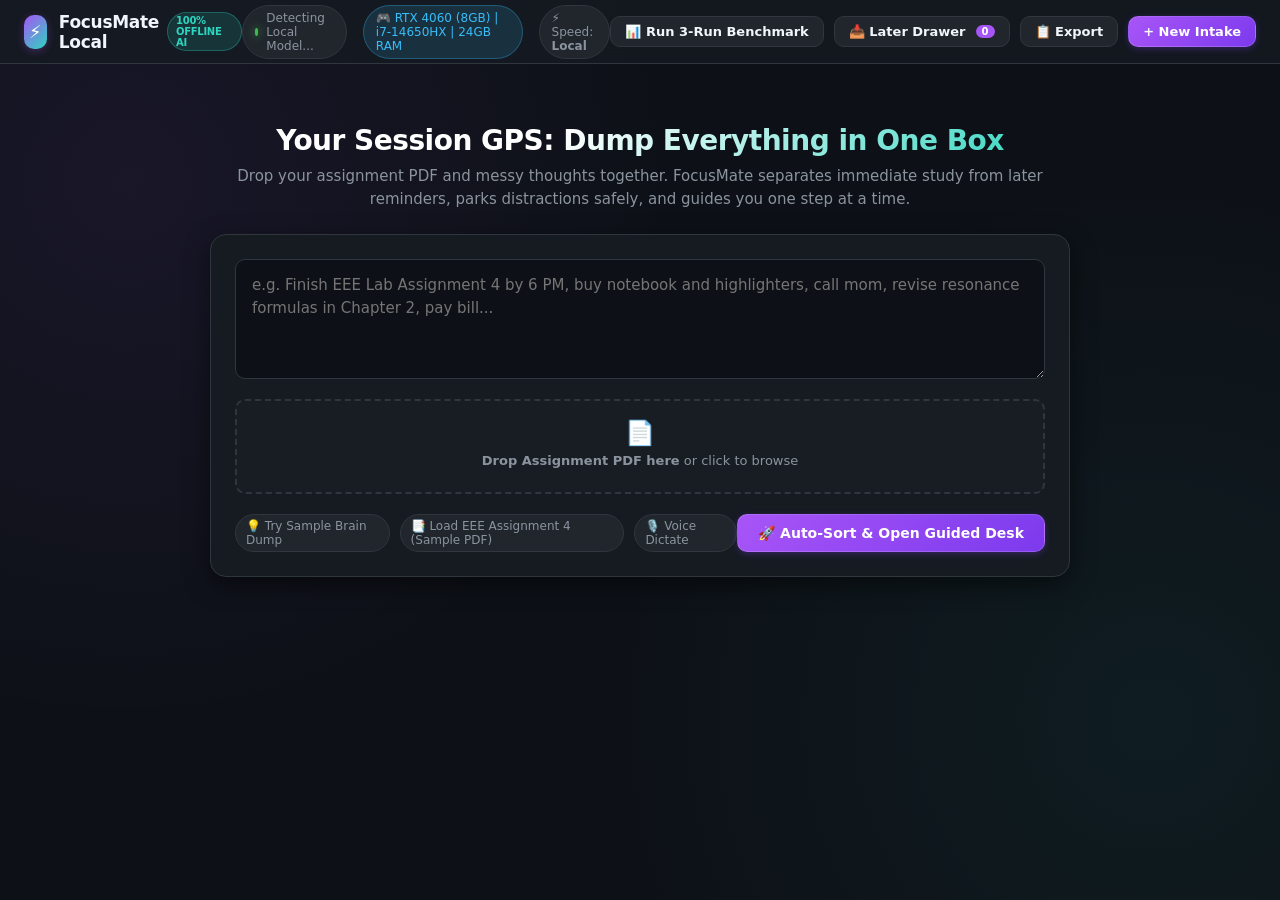
==== app/static/index.html @ e34f1048 "Complete FocusMate Local - The Guided Work Desk with 4 Practical Pillars, Graphify graph, and 3-run " ====
<!DOCTYPE html>
<html lang="en">
<head>
  <meta charset="UTF-8">
  <meta name="viewport" content="width=device-width, initial-scale=1.0">
  <title>FocusMate Local — The Guided Work Desk (ADHD & Deep Work)</title>
  <meta name="description" content="All-in-One Guided Study & Work Desk powered by 100% offline local inference. Reduces ADHD executive dysfunction with atomic question chunking, instant scaffolding, and mental breadcrumbs.">
  <link rel="stylesheet" href="style.css">
</head>
<body>

  <!-- ========================================================================
       Top Navigation & Local AI System Bar
       ======================================================================== -->
  <header class="top-nav">
    <div class="nav-brand">
      <div class="brand-icon">⚡</div>
      <div class="brand-title">
        FocusMate Local
        <span class="brand-badge">100% Offline AI</span>
      </div>
    </div>

    <div class="nav-center-status">
      <div class="status-pill" id="ollama-status-pill" title="Local Inference Agent Status">
        <span class="status-indicator" id="ollama-indicator"></span>
        <span id="ollama-status-text">Detecting Local Model...</span>
      </div>
      <div class="hardware-pill" title="Verified Team Hardware Specs">
        <span>🎮 RTX 4060 (8GB) | i7-14650HX | 24GB RAM</span>
      </div>
      <div class="status-pill" id="speed-meter" title="Benchmark Tie-Breaker Metric">
        <span>⚡ Speed: <strong id="speed-value">Local</strong></span>
      </div>
    </div>

    <div class="nav-actions">
      <button class="btn btn-secondary" id="btn-open-benchmark" title="Run Hackathon 3 Repeat Benchmark">
        📊 Run 3-Run Benchmark
      </button>
      <button class="btn btn-secondary" id="btn-open-later-drawer" title="View Parked Reminders">
        📥 Later Drawer <span class="drawer-badge" id="later-drawer-count">0</span>
      </button>
      <button class="btn btn-secondary" id="btn-export-session" title="Export Completed Assignment">
        📋 Export
      </button>
      <button class="btn btn-primary" id="btn-catchall-toggle" title="Universal Brain Dump">
        + New Intake
      </button>
    </div>
  </header>

  <!-- ========================================================================
       Main Workspace Container
       ======================================================================== -->
  <main class="desk-container">

    <!-- ----------------------------------------------------------------------
         SCREEN 1: Universal Catch-All (Intake Box)
         ---------------------------------------------------------------------- -->
    <section class="catchall-hero" id="catchall-section">
      <h1 class="catchall-tagline">Your Session GPS: Dump Everything in One Box</h1>
      <p class="catchall-subtext">
        Drop your assignment PDF and messy thoughts together. FocusMate separates immediate study from later reminders, parks distractions safely, and guides you one step at a time.
      </p>

      <div class="catchall-box">
        <textarea 
          id="catchall-input" 
          class="catchall-textarea" 
          placeholder="e.g. Finish EEE Lab Assignment 4 by 6 PM, buy notebook and highlighters, call mom, revise resonance formulas in Chapter 2, pay bill..."
        ></textarea>

        <div class="catchall-dropzone" id="pdf-dropzone">
          <div class="dropzone-icon">📄</div>
          <div class="dropzone-label">
            <strong>Drop Assignment PDF here</strong> or click to browse
          </div>
          <input type="file" id="pdf-file-input" accept=".pdf" style="display:none;">
          <div id="pdf-file-name" style="font-size: 12px; color: var(--accent-teal); margin-top: 6px; font-weight: 600;"></div>
        </div>

        <div class="catchall-footer">
          <div class="catchall-helpers">
            <span class="quick-pill" id="pill-sample-dump">💡 Try Sample Brain Dump</span>
            <span class="quick-pill" id="pill-sample-pdf">📑 Load EEE Assignment 4 (Sample PDF)</span>
            <span class="quick-pill" id="pill-mic-dictate">🎙️ Voice Dictate</span>
          </div>
          <button class="btn btn-primary" id="btn-parse-and-launch" style="padding: 10px 20px; font-size: 14px;">
            🚀 Auto-Sort & Open Guided Desk
          </button>
        </div>
      </div>
    </section>

    <!-- ----------------------------------------------------------------------
         SCREEN 2: Single-Window Guided Study Desk (Reader + Scratchpad)
         ---------------------------------------------------------------------- -->
    <section class="desk-workspace" id="study-desk-section" style="display: none;">
      
      <!-- Top Breadcrumb Ribbon -->
      <div class="desk-breadcrumb-bar">
        <div class="breadcrumb-trail">
          <span id="desk-session-title">Assignment</span>
          <span>›</span>
          <span class="breadcrumb-active" id="desk-active-step-label">Question 1 of 4</span>
        </div>

        <div class="desk-progress-container">
          <span class="progress-text" id="desk-progress-percentage">0% Complete</span>
          <div class="progress-bar-track">
            <div class="progress-bar-fill" id="desk-progress-fill" style="width: 0%;"></div>
          </div>
          <span class="quick-pill" id="btn-manual-resume" style="margin-left: 10px;">💾 Mental Breadcrumb</span>
        </div>
      </div>

      <!-- Split Desk Panels -->
      <div class="desk-split-panels">

        <!-- LEFT SIDE: Bite-Sized Reader -->
        <article class="panel-card" id="left-reader-panel">
          <div class="panel-header">
            <div class="panel-title">
              <span>📖 The Bite-Sized Reader</span>
              <span class="panel-title-badge" id="reader-step-badge">Step 1</span>
            </div>
            <div style="font-size: 11px; color: var(--text-secondary);" id="reader-est-time">
              ⏱️ ~10 min focus
            </div>
          </div>

          <div class="reader-body">
            <h2 class="reader-question-title" id="reader-question-title">Loading Question...</h2>
            
            <div class="reader-meta-row">
              <span class="reader-meta-pill" id="reader-source-pill">📄 Source: PDF</span>
              <span class="reader-meta-pill">🧠 1 Atomic Task at a Time</span>
            </div>

            <div class="reader-content-box" id="reader-question-body">
              Question text will appear here cleanly without page scrolling.
            </div>
          </div>

          <div class="panel-footer-stepper">
            <button class="btn btn-secondary" id="btn-prev-question">
              ← Previous Question
            </button>
            <button class="btn btn-accent" id="btn-mark-completed">
              ✓ Mark Done & Next
            </button>
            <button class="btn btn-secondary" id="btn-next-question">
              Next Question →
            </button>
          </div>
        </article>

        <!-- RIGHT SIDE: Active Scratchpad & Unstick Helper -->
        <section class="panel-card" id="right-scratchpad-panel">
          <div class="panel-header">
            <div class="panel-title">
              <span>✍️ Active Scratchpad</span>
            </div>
            
            <div class="scratchpad-toolbar">
              <button class="btn btn-unstick" id="btn-unstick-trigger" title="Instant plain English & fill-in-blank starter">
                ✨ Make This Easier
              </button>
            </div>
          </div>

          <!-- Quick Math/Step Chips -->
          <div style="background: var(--bg-tertiary); padding: 6px 16px; border-bottom: 1px solid var(--border-subtle); display: flex; gap: 6px; align-items: center; overflow-x: auto;">
            <span style="font-size: 11px; color: var(--text-muted); margin-right: 4px;">Insert:</span>
            <span class="tool-chip" data-insert="Given: ">Given</span>
            <span class="tool-chip" data-insert="Formula: ">Formula</span>
            <span class="tool-chip" data-insert="Calculation: ">Calculation</span>
            <span class="tool-chip" data-insert="Therefore, Answer = ">Final Answer</span>
            <span class="tool-chip" data-insert="ω = 2 * π * f">ω = 2πf</span>
            <span class="tool-chip" data-insert="Z = √(R² + (XL - XC)²)">RLC Impedance</span>
          </div>

          <!-- Active Textarea -->
          <div class="scratchpad-container">
            <textarea 
              id="scratchpad-textarea" 
              class="scratchpad-textarea" 
              placeholder="Type your notes, formulas, or working steps here. Automatically saved to your local mental breadcrumbs on every keystroke..."
            ></textarea>

            <!-- Inline "Unstick Me" Scaffolding Drawer -->
            <div class="unstick-drawer hidden" id="unstick-drawer">
              <div class="unstick-header">
                <div class="unstick-tabs">
                  <button class="unstick-tab active" data-tab="tab-template">📝 Fill-in-Blank Starter</button>
                  <button class="unstick-tab" data-tab="tab-eli5">💡 Plain English (ELI5)</button>
                  <button class="unstick-tab" data-tab="tab-micro">🪜 3 Micro-Steps</button>
                </div>
                <button class="btn btn-secondary" id="btn-close-unstick" style="padding: 2px 8px; font-size: 11px;">✕</button>
              </div>

              <!-- Tab 1: Fill in the blank -->
              <div class="unstick-content" id="tab-template-content">
                <div style="font-size: 12px; color: var(--text-secondary); margin-bottom: 4px;">
                  Don't start with a blank page! Click below to inject this starter structure:
                </div>
                <div class="unstick-template-box" id="template-text-display">Loading starter template...</div>
                <button class="btn btn-accent" id="btn-insert-template" style="font-size: 11px; padding: 4px 10px;">
                  📥 Inject into Scratchpad
                </button>
              </div>

              <!-- Tab 2: Plain English -->
              <div class="unstick-content hidden" id="tab-eli5-content">
                <div id="eli5-text-display" style="background: var(--bg-primary); padding: 12px; border-radius: var(--radius-md); border: 1px solid var(--border-subtle); color: #7ee787;">
                  Loading everyday explanation...
                </div>
              </div>

              <!-- Tab 3: Micro-steps -->
              <div class="unstick-content hidden" id="tab-micro-content">
                <ul id="micro-steps-list" style="list-style: none; padding: 4px 0;">
                  <!-- Checkable micro items -->
                </ul>
              </div>
            </div>
          </div>

          <div class="scratchpad-footer">
            <span id="scratchpad-autosave-status">💾 Auto-saved to local memory</span>
            <span id="scratchpad-char-count">0 words</span>
          </div>
        </section>

      </div>
    </section>

  </main>

  <!-- ========================================================================
       MODAL 1: Later Drawer (Parked Errands & Low-Guilt Parking Lot)
       ======================================================================== -->
  <div class="modal-overlay hidden" id="modal-later-drawer">
    <div class="modal-card">
      <div class="modal-header">
        <div class="modal-title">
          <span>📥 Later Drawer (Worry-Free Parking)</span>
        </div>
        <button class="btn btn-secondary" id="btn-close-later-modal">✕</button>
      </div>

      <div class="modal-body">
        <p style="font-size: 13px; color: var(--text-secondary); margin-bottom: 16px;">
          These tasks were extracted from your brain dump. They are safely saved so you won't forget them while focusing on your assignment.
        </p>

        <div id="later-drawer-items-list">
          <div style="color: var(--text-muted); font-size: 13px;">No later items parked yet.</div>
        </div>
      </div>

      <div class="modal-footer">
        <button class="btn btn-secondary" id="btn-add-quick-later">+ Quick Task</button>
        <button class="btn btn-primary" id="btn-done-later-modal">Back to Study Desk</button>
      </div>
    </div>
  </div>

  <!-- ========================================================================
       MODAL 2: The Resume Card (Automatic Mental Breadcrumb Recovery)
       ======================================================================== -->
  <div class="modal-overlay hidden" id="modal-resume-card">
    <div class="modal-card" style="max-width: 580px; border-color: var(--accent-teal);">
      <div class="modal-header">
        <div class="modal-title">
          <span>🧭 Welcome Back: Mental Breadcrumb</span>
        </div>
      </div>

      <div class="modal-body">
        <div class="resume-hero-icon">⚡</div>
        <h3 style="font-size: 17px; margin-bottom: 6px;">Zero re-orientation friction</h3>
        <p style="font-size: 13px; color: var(--text-secondary);">
          You stepped away, but FocusMate kept your exact mental state safely pinned.
        </p>

        <div class="resume-highlight-box">
          <div class="resume-label">Completed Before Your Pause</div>
          <div class="resume-value" id="resume-completed-val">Questions 1 & 2 (100% saved)</div>
        </div>

        <div class="resume-highlight-box" style="border-left-color: var(--accent-purple);">
          <div class="resume-label">Where You Stopped</div>
          <div class="resume-value" id="resume-stopped-val">Question 3: Impedance Calculation</div>
          <div style="font-size: 12px; color: var(--text-secondary); margin-top: 4px;" id="resume-notes-snippet">
            "Frequency = 50Hz, R = 10 ohm..."
          </div>
        </div>

        <div class="resume-highlight-box" style="border-left-color: var(--accent-amber);">
          <div class="resume-label">Next 3-Minute Micro-Action</div>
          <div class="resume-value" id="resume-next-action-val">
            Fill in Step 2 calculation line in your scratchpad.
          </div>
        </div>
      </div>

      <div class="modal-footer" style="justify-content: space-between;">
        <button class="btn btn-secondary" id="btn-resume-switch-light" title="Energy-based rerouting">
          🔄 Switch to a Lighter Task
        </button>
        <div style="display: flex; gap: 8px;">
          <button class="btn btn-unstick" id="btn-resume-unstick">
            ✨ Make Easier
          </button>
          <button class="btn btn-primary" id="btn-resume-continue">
            🚀 Continue
          </button>
        </div>
      </div>
    </div>
  </div>

  <!-- ========================================================================
       MODAL 3: Hackathon 3 Repeat Benchmark Runner
       ======================================================================== -->
  <div class="modal-overlay hidden" id="modal-benchmark">
    <div class="modal-card" style="max-width: 680px;">
      <div class="modal-header">
        <div class="modal-title">
          <span>📊 Local Inference Benchmark (3 Repeat Runs)</span>
        </div>
        <button class="btn btn-secondary" id="btn-close-benchmark-modal">✕</button>
      </div>

      <div class="modal-body">
        <p style="font-size: 13px; color: var(--text-secondary);">
          Measures offline on-device inference speed (tokens/sec) across 3 standardized workflows on team hardware (RTX 4060 + i7-14650HX).
        </p>

        <div style="margin: 16px 0; text-align: center;">
          <button class="btn btn-primary" id="btn-run-benchmark-now">
            ▶️ Run 3-Run Benchmark Now
          </button>
        </div>

        <div id="benchmark-results-container" style="display: none;">
          <table class="benchmark-table">
            <thead>
              <tr>
                <th>Run</th>
                <th>Task</th>
                <th>Latency</th>
                <th>Throughput</th>
                <th>Result</th>
              </tr>
            </thead>
            <tbody id="benchmark-table-body"></tbody>
          </table>

          <div style="margin-top: 16px; padding: 12px; background: var(--bg-tertiary); border-radius: var(--radius-md); font-size: 12px; line-height: 1.6;">
            <div><strong>Avg Speed (Tie-Breaker):</strong> <span id="bm-avg-speed" style="color: var(--accent-teal); font-weight: 700;">-</span></div>
            <div><strong>Success Rate:</strong> <span id="bm-success-rate" style="color: var(--text-success); font-weight: 700;">-</span></div>
            <div><strong>Model / Runtime:</strong> <span id="bm-model-runtime">-</span></div>
          </div>
        </div>
      </div>

      <div class="modal-footer">
        <button class="btn btn-secondary" id="btn-done-benchmark">Close</button>
      </div>
    </div>
  </div>

  <!-- ========================================================================
       MODAL 4: Export Session Submission Report
       ======================================================================== -->
  <div class="modal-overlay hidden" id="modal-export">
    <div class="modal-card" style="max-width: 680px;">
      <div class="modal-header">
        <div class="modal-title">
          <span>📋 Export Assignment Submission</span>
        </div>
        <button class="btn btn-secondary" id="btn-close-export-modal">✕</button>
      </div>

      <div class="modal-body">
        <p style="font-size: 13px; color: var(--text-secondary); margin-bottom: 12px;">
          Clean compiled Markdown document containing all questions and your answers:
        </p>
        <textarea id="export-markdown-content" style="width: 100%; height: 260px; background: var(--bg-primary); color: #7ee787; font-family: var(--font-mono); font-size: 12px; border: 1px solid var(--border-subtle); border-radius: var(--radius-md); padding: 12px; resize: vertical;"></textarea>
      </div>

      <div class="modal-footer">
        <button class="btn btn-accent" id="btn-copy-export">Copy to Clipboard</button>
        <button class="btn btn-primary" id="btn-download-export">Download .md</button>
      </div>
    </div>
  </div>

  <script src="app.js"></script>
</body>
</html>
---- app/static/style.css ----
/* ==========================================================================
   FocusMate Local — Guided Study & Work Desk Design System
   Modern, calm, distraction-free aesthetics tailored for ADHD / Neurodivergent Focus
   ========================================================================== */

:root {
  --bg-primary: #0d1117;
  --bg-secondary: #161b22;
  --bg-tertiary: #21262d;
  --bg-elevated: #282e38;
  --bg-glass: rgba(22, 27, 34, 0.85);

  --border-subtle: #30363d;
  --border-focus: #58a6ff;
  --border-accent: #8b5cf6;

  --text-primary: #f0f6fc;
  --text-secondary: #8b949e;
  --text-muted: #6e7681;
  --text-accent: #58a6ff;
  --text-success: #3fb950;
  --text-warning: #d29922;

  --accent-teal: #2dd4bf;
  --accent-teal-soft: rgba(45, 212, 191, 0.15);
  --accent-purple: #a855f7;
  --accent-purple-soft: rgba(168, 85, 247, 0.15);
  --accent-blue: #38bdf8;
  --accent-blue-soft: rgba(56, 189, 248, 0.15);
  --accent-amber: #f59e0b;
  --accent-amber-soft: rgba(245, 158, 11, 0.15);

  --shadow-sm: 0 1px 3px rgba(0, 0, 0, 0.3);
  --shadow-md: 0 4px 12px rgba(0, 0, 0, 0.4);
  --shadow-lg: 0 8px 24px rgba(0, 0, 0, 0.5);
  --shadow-glow: 0 0 20px rgba(168, 85, 247, 0.25);

  --font-sans: 'Inter', system-ui, -apple-system, BlinkMacSystemFont, 'Segoe UI', Roboto, sans-serif;
  --font-mono: 'JetBrains Mono', 'Fira Code', 'Cascadia Code', Consolas, monospace;

  --radius-sm: 6px;
  --radius-md: 10px;
  --radius-lg: 16px;
  --radius-full: 9999px;
  
  --transition-fast: 0.15s ease;
  --transition-normal: 0.25s ease;
}

* {
  box-sizing: border-box;
  margin: 0;
  padding: 0;
}

body {
  font-family: var(--font-sans);
  background: var(--bg-primary);
  color: var(--text-primary);
  min-height: 100vh;
  display: flex;
  flex-direction: column;
  overflow-x: hidden;
  background-image: 
    radial-gradient(circle at 10% 20%, rgba(168, 85, 247, 0.08) 0%, transparent 40%),
    radial-gradient(circle at 90% 80%, rgba(45, 212, 191, 0.06) 0%, transparent 40%);
  background-attachment: fixed;
}

/* ==========================================================================
   Top Navigation & Hardware Status Header
   ========================================================================== */
.top-nav {
  height: 64px;
  background: var(--bg-glass);
  backdrop-filter: blur(12px);
  border-bottom: 1px solid var(--border-subtle);
  display: flex;
  align-items: center;
  justify-content: space-between;
  padding: 0 24px;
  position: sticky;
  top: 0;
  z-index: 100;
}

.nav-brand {
  display: flex;
  align-items: center;
  gap: 12px;
}

.brand-icon {
  width: 34px;
  height: 34px;
  background: linear-gradient(135deg, var(--accent-purple), var(--accent-teal));
  border-radius: var(--radius-md);
  display: flex;
  align-items: center;
  justify-content: center;
  color: #fff;
  font-weight: 700;
  font-size: 18px;
  box-shadow: 0 2px 8px rgba(168, 85, 247, 0.3);
}

.brand-title {
  font-size: 17px;
  font-weight: 700;
  letter-spacing: -0.3px;
  display: flex;
  align-items: center;
  gap: 8px;
}

.brand-badge {
  font-size: 10px;
  text-transform: uppercase;
  font-weight: 700;
  padding: 2px 8px;
  background: var(--accent-teal-soft);
  color: var(--accent-teal);
  border: 1px solid rgba(45, 212, 191, 0.3);
  border-radius: var(--radius-full);
}

.nav-center-status {
  display: flex;
  align-items: center;
  gap: 16px;
}

.status-pill {
  display: flex;
  align-items: center;
  gap: 8px;
  background: var(--bg-tertiary);
  border: 1px solid var(--border-subtle);
  padding: 5px 12px;
  border-radius: var(--radius-full);
  font-size: 12px;
  font-weight: 500;
  color: var(--text-secondary);
}

.status-indicator {
  width: 8px;
  height: 8px;
  border-radius: 50%;
  background: var(--text-success);
  box-shadow: 0 0 8px var(--text-success);
}

.status-indicator.offline {
  background: var(--text-warning);
  box-shadow: 0 0 8px var(--text-warning);
}

.hardware-pill {
  display: flex;
  align-items: center;
  gap: 6px;
  font-size: 12px;
  color: var(--accent-blue);
  background: var(--accent-blue-soft);
  border: 1px solid rgba(56, 189, 248, 0.3);
  padding: 5px 12px;
  border-radius: var(--radius-full);
}

.nav-actions {
  display: flex;
  align-items: center;
  gap: 10px;
}

/* ==========================================================================
   Buttons & Interactive Elements
   ========================================================================== */
.btn {
  font-family: inherit;
  font-size: 13px;
  font-weight: 600;
  padding: 7px 14px;
  border-radius: var(--radius-md);
  border: 1px solid transparent;
  cursor: pointer;
  display: inline-flex;
  align-items: center;
  gap: 6px;
  transition: all var(--transition-fast);
  white-space: nowrap;
}

.btn-primary {
  background: linear-gradient(135deg, var(--accent-purple), #7c3aed);
  color: #fff;
  border-color: rgba(255, 255, 255, 0.15);
  box-shadow: 0 2px 6px rgba(124, 58, 237, 0.3);
}

.btn-primary:hover {
  background: linear-gradient(135deg, #9333ea, #6d28d9);
  box-shadow: 0 4px 12px rgba(124, 58, 237, 0.5);
  transform: translateY(-1px);
}

.btn-secondary {
  background: var(--bg-tertiary);
  color: var(--text-primary);
  border-color: var(--border-subtle);
}

.btn-secondary:hover {
  background: var(--bg-elevated);
  border-color: var(--text-secondary);
}

.btn-accent {
  background: var(--accent-teal-soft);
  color: var(--accent-teal);
  border-color: rgba(45, 212, 191, 0.4);
}

.btn-accent:hover {
  background: rgba(45, 212, 191, 0.25);
  border-color: var(--accent-teal);
}

.btn-unstick {
  background: linear-gradient(135deg, #f59e0b, #d97706);
  color: #fff;
  border-color: rgba(255, 255, 255, 0.2);
  font-size: 13px;
  padding: 6px 14px;
  border-radius: var(--radius-full);
  box-shadow: 0 2px 8px rgba(245, 158, 11, 0.35);
  animation: pulse-glow 2.5s infinite;
}

.btn-unstick:hover {
  background: linear-gradient(135deg, #fbbf24, #b45309);
  box-shadow: 0 4px 14px rgba(245, 158, 11, 0.6);
  transform: scale(1.03);
}

@keyframes pulse-glow {
  0% { box-shadow: 0 0 0 0 rgba(245, 158, 11, 0.4); }
  70% { box-shadow: 0 0 0 8px rgba(245, 158, 11, 0); }
  100% { box-shadow: 0 0 0 0 rgba(245, 158, 11, 0); }
}

.drawer-badge {
  background: var(--accent-purple);
  color: #fff;
  font-size: 10px;
  padding: 1px 6px;
  border-radius: var(--radius-full);
  margin-left: 4px;
}

/* ==========================================================================
   Main Desk Container
   ========================================================================== */
.desk-container {
  flex: 1;
  display: flex;
  flex-direction: column;
  padding: 20px 24px;
  max-width: 1600px;
  width: 100%;
  margin: 0 auto;
}

/* ==========================================================================
   PILLAR 1: Universal Catch-All Screen
   ========================================================================== */
.catchall-hero {
  max-width: 860px;
  margin: 40px auto;
  width: 100%;
  text-align: center;
}

.catchall-tagline {
  font-size: 28px;
  font-weight: 800;
  letter-spacing: -0.5px;
  margin-bottom: 8px;
  background: linear-gradient(135deg, #fff 40%, var(--accent-teal));
  -webkit-background-clip: text;
  -webkit-text-fill-color: transparent;
}

.catchall-subtext {
  font-size: 15px;
  color: var(--text-secondary);
  margin-bottom: 24px;
  line-height: 1.5;
}

.catchall-box {
  background: var(--bg-secondary);
  border: 1px solid var(--border-subtle);
  border-radius: var(--radius-lg);
  padding: 24px;
  box-shadow: var(--shadow-lg);
  text-align: left;
  position: relative;
}

.catchall-textarea {
  width: 100%;
  height: 120px;
  background: var(--bg-primary);
  border: 1px solid var(--border-subtle);
  border-radius: var(--radius-md);
  padding: 14px 16px;
  color: var(--text-primary);
  font-family: inherit;
  font-size: 15px;
  resize: vertical;
  line-height: 1.5;
  transition: border-color var(--transition-fast);
}

.catchall-textarea:focus {
  outline: none;
  border-color: var(--accent-purple);
  box-shadow: 0 0 0 3px rgba(168, 85, 247, 0.2);
}

.catchall-dropzone {
  margin-top: 16px;
  border: 2px dashed var(--border-subtle);
  border-radius: var(--radius-md);
  padding: 18px;
  text-align: center;
  background: rgba(255, 255, 255, 0.01);
  cursor: pointer;
  transition: all var(--transition-fast);
}

.catchall-dropzone:hover, .catchall-dropzone.dragover {
  border-color: var(--accent-teal);
  background: var(--accent-teal-soft);
}

.dropzone-label {
  font-size: 13px;
  color: var(--text-secondary);
}

.dropzone-icon {
  font-size: 24px;
  margin-bottom: 6px;
  color: var(--accent-teal);
}

.catchall-footer {
  margin-top: 20px;
  display: flex;
  align-items: center;
  justify-content: space-between;
}

.catchall-helpers {
  display: flex;
  align-items: center;
  gap: 10px;
}

.quick-pill {
  font-size: 12px;
  color: var(--text-secondary);
  background: var(--bg-tertiary);
  border: 1px solid var(--border-subtle);
  padding: 4px 10px;
  border-radius: var(--radius-full);
  cursor: pointer;
  transition: all var(--transition-fast);
}

.quick-pill:hover {
  color: var(--text-primary);
  background: var(--bg-elevated);
  border-color: var(--text-secondary);
}

/* ==========================================================================
   PILLAR 2: Split Guided Study Desk (Reader + Scratchpad)
   ========================================================================== */
.desk-workspace {
  display: flex;
  flex-direction: column;
  flex: 1;
  gap: 16px;
  height: calc(100vh - 100px);
}

/* Breadcrumb Navigation Bar */
.desk-breadcrumb-bar {
  background: var(--bg-secondary);
  border: 1px solid var(--border-subtle);
  border-radius: var(--radius-md);
  padding: 10px 18px;
  display: flex;
  align-items: center;
  justify-content: space-between;
}

.breadcrumb-trail {
  display: flex;
  align-items: center;
  gap: 8px;
  font-size: 13px;
  color: var(--text-secondary);
}

.breadcrumb-active {
  color: var(--text-primary);
  font-weight: 600;
  background: var(--bg-tertiary);
  padding: 3px 10px;
  border-radius: var(--radius-full);
  border: 1px solid var(--border-subtle);
}

.desk-progress-container {
  display: flex;
  align-items: center;
  gap: 12px;
}

.progress-text {
  font-size: 12px;
  font-weight: 600;
  color: var(--text-secondary);
}

.progress-bar-track {
  width: 140px;
  height: 6px;
  background: var(--bg-tertiary);
  border-radius: var(--radius-full);
  overflow: hidden;
}

.progress-bar-fill {
  height: 100%;
  background: linear-gradient(90deg, var(--accent-purple), var(--accent-teal));
  border-radius: var(--radius-full);
  transition: width var(--transition-normal);
}

/* The Two Panels */
.desk-split-panels {
  display: grid;
  grid-template-columns: 1fr 1fr;
  gap: 16px;
  flex: 1;
  min-height: 0;
}

.panel-card {
  background: var(--bg-secondary);
  border: 1px solid var(--border-subtle);
  border-radius: var(--radius-lg);
  display: flex;
  flex-direction: column;
  overflow: hidden;
  box-shadow: var(--shadow-md);
}

.panel-header {
  height: 48px;
  background: var(--bg-tertiary);
  border-bottom: 1px solid var(--border-subtle);
  padding: 0 16px;
  display: flex;
  align-items: center;
  justify-content: space-between;
}

.panel-title {
  font-size: 13px;
  font-weight: 700;
  letter-spacing: -0.2px;
  color: var(--text-primary);
  display: flex;
  align-items: center;
  gap: 8px;
}

.panel-title-badge {
  font-size: 11px;
  background: rgba(255, 255, 255, 0.08);
  padding: 2px 7px;
  border-radius: var(--radius-sm);
  color: var(--text-secondary);
}

/* Left Panel: Bite-Sized Reader */
.reader-body {
  flex: 1;
  padding: 24px;
  overflow-y: auto;
  line-height: 1.7;
}

.reader-question-title {
  font-size: 20px;
  font-weight: 700;
  color: var(--text-primary);
  margin-bottom: 16px;
  line-height: 1.35;
}

.reader-meta-row {
  display: flex;
  align-items: center;
  gap: 12px;
  margin-bottom: 20px;
  padding-bottom: 14px;
  border-bottom: 1px solid var(--border-subtle);
}

.reader-meta-pill {
  font-size: 11px;
  font-weight: 600;
  color: var(--text-secondary);
  display: flex;
  align-items: center;
  gap: 4px;
}

.reader-content-box {
  background: var(--bg-primary);
  border: 1px solid var(--border-subtle);
  border-radius: var(--radius-md);
  padding: 20px;
  font-size: 15px;
  color: #e6edf3;
  line-height: 1.75;
  white-space: pre-wrap;
  word-break: break-word;
}

.panel-footer-stepper {
  height: 52px;
  background: var(--bg-tertiary);
  border-top: 1px solid var(--border-subtle);
  padding: 0 16px;
  display: flex;
  align-items: center;
  justify-content: space-between;
}

/* Right Panel: Scratchpad & Unstick */
.scratchpad-toolbar {
  display: flex;
  align-items: center;
  gap: 8px;
}

.tool-chip {
  font-size: 11px;
  background: var(--bg-elevated);
  border: 1px solid var(--border-subtle);
  color: var(--text-secondary);
  padding: 3px 8px;
  border-radius: var(--radius-sm);
  cursor: pointer;
  transition: all var(--transition-fast);
}

.tool-chip:hover {
  background: var(--border-subtle);
  color: var(--text-primary);
}

.scratchpad-container {
  flex: 1;
  display: flex;
  flex-direction: column;
  position: relative;
  min-height: 0;
}

.scratchpad-textarea {
  flex: 1;
  background: var(--bg-primary);
  color: var(--text-primary);
  border: none;
  padding: 20px;
  font-family: var(--font-sans);
  font-size: 14px;
  line-height: 1.65;
  resize: none;
}

.scratchpad-textarea:focus {
  outline: none;
}

.scratchpad-footer {
  height: 38px;
  background: var(--bg-tertiary);
  border-top: 1px solid var(--border-subtle);
  padding: 0 16px;
  display: flex;
  align-items: center;
  justify-content: space-between;
  font-size: 11px;
  color: var(--text-muted);
}

/* ==========================================================================
   PILLAR 3: "Unstick Me" Sliding Scaffolding Drawer
   ========================================================================== */
.unstick-drawer {
  background: var(--bg-elevated);
  border-top: 2px solid var(--accent-amber);
  padding: 16px;
  max-height: 280px;
  overflow-y: auto;
  box-shadow: 0 -4px 16px rgba(0, 0, 0, 0.4);
  transition: all var(--transition-normal);
}

.unstick-drawer.hidden {
  display: none;
}

.unstick-header {
  display: flex;
  align-items: center;
  justify-content: space-between;
  margin-bottom: 12px;
}

.unstick-tabs {
  display: flex;
  gap: 8px;
}

.unstick-tab {
  font-size: 12px;
  font-weight: 600;
  padding: 5px 12px;
  border-radius: var(--radius-full);
  background: var(--bg-tertiary);
  border: 1px solid var(--border-subtle);
  color: var(--text-secondary);
  cursor: pointer;
}

.unstick-tab.active {
  background: var(--accent-amber-soft);
  color: var(--accent-amber);
  border-color: rgba(245, 158, 11, 0.4);
}

.unstick-content {
  font-size: 13px;
  line-height: 1.6;
  color: var(--text-primary);
}

.unstick-template-box {
  background: var(--bg-primary);
  border: 1px solid var(--border-subtle);
  border-radius: var(--radius-md);
  padding: 12px;
  font-family: var(--font-mono);
  font-size: 12px;
  white-space: pre-wrap;
  color: #a5d6ff;
  margin: 8px 0;
  max-height: 140px;
  overflow-y: auto;
}

/* ==========================================================================
   Modals: Later Drawer & Resume Card
   ========================================================================== */
.modal-overlay {
  position: fixed;
  inset: 0;
  background: rgba(0, 0, 0, 0.75);
  backdrop-filter: blur(8px);
  display: flex;
  align-items: center;
  justify-content: center;
  z-index: 200;
  opacity: 1;
  transition: opacity var(--transition-fast);
}

.modal-overlay.hidden {
  display: none;
  opacity: 0;
}

.modal-card {
  background: var(--bg-secondary);
  border: 1px solid var(--border-subtle);
  border-radius: var(--radius-lg);
  width: 90%;
  max-width: 600px;
  box-shadow: var(--shadow-lg);
  overflow: hidden;
  animation: modal-pop 0.25s cubic-bezier(0.16, 1, 0.3, 1);
}

@keyframes modal-pop {
  from { transform: scale(0.95); opacity: 0; }
  to { transform: scale(1); opacity: 1; }
}

.modal-header {
  padding: 18px 24px;
  border-bottom: 1px solid var(--border-subtle);
  display: flex;
  align-items: center;
  justify-content: space-between;
}

.modal-title {
  font-size: 17px;
  font-weight: 700;
  display: flex;
  align-items: center;
  gap: 8px;
}

.modal-body {
  padding: 24px;
  max-height: 70vh;
  overflow-y: auto;
}

.modal-footer {
  padding: 16px 24px;
  background: var(--bg-tertiary);
  border-top: 1px solid var(--border-subtle);
  display: flex;
  align-items: center;
  justify-content: flex-end;
  gap: 10px;
}

/* Resume Card Specifics */
.resume-hero-icon {
  font-size: 32px;
  margin-bottom: 12px;
}

.resume-highlight-box {
  background: var(--bg-tertiary);
  border-left: 3px solid var(--accent-teal);
  border-radius: 0 var(--radius-md) var(--radius-md) 0;
  padding: 14px 16px;
  margin: 14px 0;
}

.resume-label {
  font-size: 11px;
  text-transform: uppercase;
  font-weight: 700;
  color: var(--text-secondary);
  margin-bottom: 4px;
}

.resume-value {
  font-size: 14px;
  font-weight: 600;
  color: var(--text-primary);
}

/* Later Drawer Items */
.later-item-card {
  background: var(--bg-tertiary);
  border: 1px solid var(--border-subtle);
  border-radius: var(--radius-md);
  padding: 12px 16px;
  margin-bottom: 10px;
  display: flex;
  align-items: center;
  justify-content: space-between;
  transition: all var(--transition-fast);
}

.later-item-card:hover {
  border-color: var(--text-secondary);
}

.later-item-meta {
  display: flex;
  align-items: center;
  gap: 8px;
  margin-top: 4px;
}

.later-tag {
  font-size: 10px;
  font-weight: 700;
  text-transform: uppercase;
  padding: 2px 6px;
  border-radius: var(--radius-sm);
  background: rgba(255, 255, 255, 0.08);
  color: var(--text-secondary);
}

/* ==========================================================================
   Benchmark Table
   ========================================================================== */
.benchmark-table {
  width: 100%;
  border-collapse: collapse;
  font-size: 12px;
  margin-top: 12px;
}

.benchmark-table th, .benchmark-table td {
  padding: 8px 12px;
  text-align: left;
  border-bottom: 1px solid var(--border-subtle);
}

.benchmark-table th {
  background: var(--bg-tertiary);
  color: var(--text-secondary);
  font-weight: 600;
}
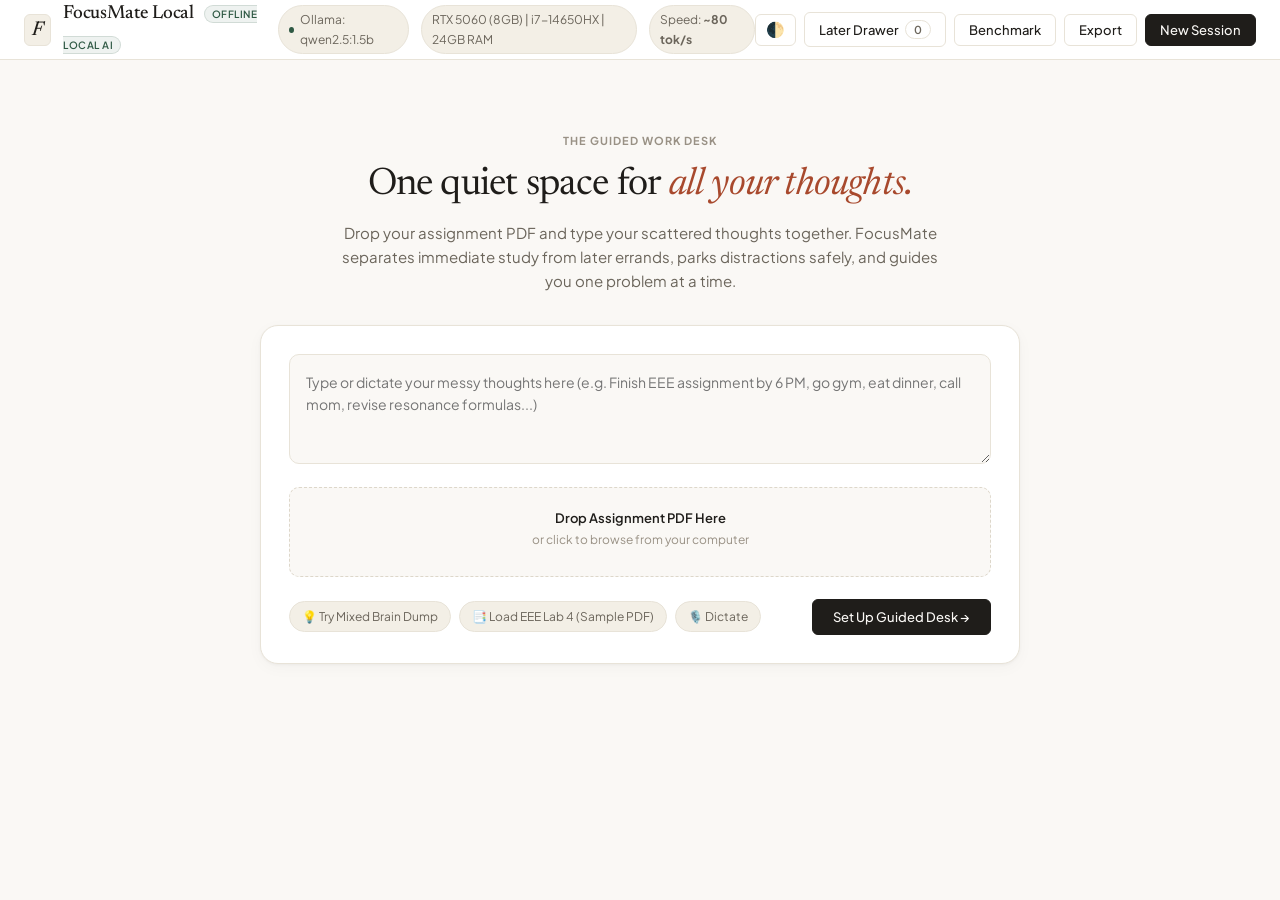
==== commit a18b19c5: "Refactor UI to The Moment Journal organic aesthetic, fix question synthesis and PDF mounting, add th" ====
--- a/app/static/index.html
+++ b/app/static/index.html
@@ -1,154 +1,167 @@
 <!DOCTYPE html>
-<html lang="en">
+<html lang="en" data-theme="light">
 <head>
   <meta charset="UTF-8">
   <meta name="viewport" content="width=device-width, initial-scale=1.0">
-  <title>FocusMate Local — The Guided Work Desk (ADHD & Deep Work)</title>
-  <meta name="description" content="All-in-One Guided Study & Work Desk powered by 100% offline local inference. Reduces ADHD executive dysfunction with atomic question chunking, instant scaffolding, and mental breadcrumbs.">
+  <title>FocusMate Local — The Guided Work Desk</title>
+  <meta name="description" content="A quiet, single-window study desk designed for deep focus and ADHD clarity. Powered 100% offline by on-device local AI.">
   <link rel="stylesheet" href="style.css">
 </head>
 <body>
 
   <!-- ========================================================================
-       Top Navigation & Local AI System Bar
+       Top Navigation & System Status
        ======================================================================== -->
   <header class="top-nav">
     <div class="nav-brand">
-      <div class="brand-icon">⚡</div>
+      <div class="brand-monogram">F</div>
       <div class="brand-title">
         FocusMate Local
-        <span class="brand-badge">100% Offline AI</span>
+        <span class="brand-badge">Offline Local AI</span>
       </div>
     </div>
 
     <div class="nav-center-status">
-      <div class="status-pill" id="ollama-status-pill" title="Local Inference Agent Status">
-        <span class="status-indicator" id="ollama-indicator"></span>
-        <span id="ollama-status-text">Detecting Local Model...</span>
-      </div>
-      <div class="hardware-pill" title="Verified Team Hardware Specs">
-        <span>🎮 RTX 4060 (8GB) | i7-14650HX | 24GB RAM</span>
-      </div>
-      <div class="status-pill" id="speed-meter" title="Benchmark Tie-Breaker Metric">
-        <span>⚡ Speed: <strong id="speed-value">Local</strong></span>
+      <div class="status-badge" id="ollama-status-badge" title="Local Inference Agent">
+        <span class="status-dot" id="ollama-dot"></span>
+        <span id="ollama-model-text">Ollama: qwen2.5:1.5b</span>
+      </div>
+      <div class="status-badge" title="Hardware Verified">
+        <span>RTX 5060 (8GB) | i7-14650HX | 24GB RAM</span>
+      </div>
+      <div class="status-badge" title="Tokens per second">
+        <span>Speed: <strong id="speed-meter-val">~80 tok/s</strong></span>
       </div>
     </div>
 
     <div class="nav-actions">
-      <button class="btn btn-secondary" id="btn-open-benchmark" title="Run Hackathon 3 Repeat Benchmark">
-        📊 Run 3-Run Benchmark
+      <button class="theme-toggle-btn" id="theme-toggle" title="Toggle Light/Dark Theme">
+        🌓
       </button>
-      <button class="btn btn-secondary" id="btn-open-later-drawer" title="View Parked Reminders">
-        📥 Later Drawer <span class="drawer-badge" id="later-drawer-count">0</span>
+      <button class="btn btn-secondary" id="btn-open-later-drawer" title="Parked Reminders">
+        Later Drawer <span class="card-step-badge" id="later-count-badge">0</span>
       </button>
-      <button class="btn btn-secondary" id="btn-export-session" title="Export Completed Assignment">
-        📋 Export
+      <button class="btn btn-secondary" id="btn-open-benchmark" title="Run 3 Repeat Benchmark">
+        Benchmark
       </button>
-      <button class="btn btn-primary" id="btn-catchall-toggle" title="Universal Brain Dump">
-        + New Intake
+      <button class="btn btn-secondary" id="btn-export-session" title="Export Solution">
+        Export
       </button>
+      <button class="btn btn-primary" id="btn-catchall-toggle" title="Universal Intake">
+        New Session
+      </button>
     </div>
   </header>
 
   <!-- ========================================================================
-       Main Workspace Container
+       Main Workspace Desk
        ======================================================================== -->
   <main class="desk-container">
 
     <!-- ----------------------------------------------------------------------
-         SCREEN 1: Universal Catch-All (Intake Box)
+         PILLAR 1: Universal Catch-All (Intake Screen)
          ---------------------------------------------------------------------- -->
     <section class="catchall-hero" id="catchall-section">
-      <h1 class="catchall-tagline">Your Session GPS: Dump Everything in One Box</h1>
+      <div class="catchall-eyebrow">The Guided Work Desk</div>
+      <h1 class="catchall-tagline">
+        One quiet space for <em>all your thoughts.</em>
+      </h1>
       <p class="catchall-subtext">
-        Drop your assignment PDF and messy thoughts together. FocusMate separates immediate study from later reminders, parks distractions safely, and guides you one step at a time.
+        Drop your assignment PDF and type your scattered thoughts together. FocusMate separates immediate study from later errands, parks distractions safely, and guides you one problem at a time.
       </p>
 
-      <div class="catchall-box">
+      <div class="catchall-card">
         <textarea 
           id="catchall-input" 
           class="catchall-textarea" 
-          placeholder="e.g. Finish EEE Lab Assignment 4 by 6 PM, buy notebook and highlighters, call mom, revise resonance formulas in Chapter 2, pay bill..."
+          placeholder="Type or dictate your messy thoughts here (e.g. Finish EEE assignment by 6 PM, go gym, eat dinner, call mom, revise resonance formulas...)"
         ></textarea>
 
-        <div class="catchall-dropzone" id="pdf-dropzone">
-          <div class="dropzone-icon">📄</div>
-          <div class="dropzone-label">
-            <strong>Drop Assignment PDF here</strong> or click to browse
-          </div>
+        <div class="dropzone-box" id="pdf-dropzone">
+          <div class="dropzone-title">Drop Assignment PDF Here</div>
+          <div class="dropzone-desc">or click to browse from your computer</div>
           <input type="file" id="pdf-file-input" accept=".pdf" style="display:none;">
-          <div id="pdf-file-name" style="font-size: 12px; color: var(--accent-teal); margin-top: 6px; font-weight: 600;"></div>
+          <div id="pdf-file-name" style="font-size: 12px; color: var(--accent-terracotta); margin-top: 6px; font-weight: 600;"></div>
         </div>
 
         <div class="catchall-footer">
-          <div class="catchall-helpers">
-            <span class="quick-pill" id="pill-sample-dump">💡 Try Sample Brain Dump</span>
-            <span class="quick-pill" id="pill-sample-pdf">📑 Load EEE Assignment 4 (Sample PDF)</span>
-            <span class="quick-pill" id="pill-mic-dictate">🎙️ Voice Dictate</span>
-          </div>
-          <button class="btn btn-primary" id="btn-parse-and-launch" style="padding: 10px 20px; font-size: 14px;">
-            🚀 Auto-Sort & Open Guided Desk
+          <div class="helper-pills">
+            <span class="soft-pill" id="pill-sample-dump">💡 Try Mixed Brain Dump</span>
+            <span class="soft-pill" id="pill-sample-pdf">📑 Load EEE Lab 4 (Sample PDF)</span>
+            <span class="soft-pill" id="pill-mic-dictate">🎙️ Dictate</span>
+          </div>
+          <button class="btn btn-primary" id="btn-parse-and-launch" style="padding: 9px 20px;">
+            Set Up Guided Desk →
           </button>
         </div>
       </div>
     </section>
 
     <!-- ----------------------------------------------------------------------
-         SCREEN 2: Single-Window Guided Study Desk (Reader + Scratchpad)
+         PILLAR 2: Single-Window Guided Study Desk (Reader + Scratchpad)
          ---------------------------------------------------------------------- -->
     <section class="desk-workspace" id="study-desk-section" style="display: none;">
       
       <!-- Top Breadcrumb Ribbon -->
-      <div class="desk-breadcrumb-bar">
-        <div class="breadcrumb-trail">
-          <span id="desk-session-title">Assignment</span>
+      <div class="desk-ribbon">
+        <div class="ribbon-left">
+          <span class="ribbon-session-name" id="desk-session-title">Assignment</span>
           <span>›</span>
-          <span class="breadcrumb-active" id="desk-active-step-label">Question 1 of 4</span>
-        </div>
-
-        <div class="desk-progress-container">
-          <span class="progress-text" id="desk-progress-percentage">0% Complete</span>
-          <div class="progress-bar-track">
-            <div class="progress-bar-fill" id="desk-progress-fill" style="width: 0%;"></div>
-          </div>
-          <span class="quick-pill" id="btn-manual-resume" style="margin-left: 10px;">💾 Mental Breadcrumb</span>
-        </div>
-      </div>
-
-      <!-- Split Desk Panels -->
-      <div class="desk-split-panels">
-
-        <!-- LEFT SIDE: Bite-Sized Reader -->
-        <article class="panel-card" id="left-reader-panel">
-          <div class="panel-header">
-            <div class="panel-title">
-              <span>📖 The Bite-Sized Reader</span>
-              <span class="panel-title-badge" id="reader-step-badge">Step 1</span>
-            </div>
-            <div style="font-size: 11px; color: var(--text-secondary);" id="reader-est-time">
+          <span class="ribbon-active-step" id="desk-active-step-label">Question 1 of 4</span>
+        </div>
+
+        <div class="ribbon-right">
+          <span style="font-size: 12px; color: var(--text-secondary);" id="desk-progress-percentage">0% Complete</span>
+          <div class="progress-track">
+            <div class="progress-fill" id="desk-progress-fill" style="width: 0%;"></div>
+          </div>
+          <button class="btn btn-secondary" id="btn-manual-resume" style="font-size: 12px; padding: 4px 10px;">
+            Mental Breadcrumb
+          </button>
+        </div>
+      </div>
+
+      <!-- Mobile Tab Switcher (Visible only on mobile devices) -->
+      <div class="mobile-desk-tabs">
+        <button class="mobile-tab-btn active" id="tab-mobile-reader">📖 Question</button>
+        <button class="mobile-tab-btn" id="tab-mobile-scratchpad">✍️ Scratchpad</button>
+      </div>
+
+      <!-- Split Desk Grid -->
+      <div class="desk-split-grid">
+
+        <!-- LEFT PANEL: The Bite-Sized Reader -->
+        <article class="desk-card" id="left-reader-card">
+          <div class="desk-card-header">
+            <div class="desk-card-title">
+              <span>The Bite-Sized Reader</span>
+              <span class="card-step-badge" id="reader-step-badge">Step 1 of 4</span>
+            </div>
+            <div style="font-size: 12px; color: var(--text-muted);" id="reader-est-time">
               ⏱️ ~10 min focus
             </div>
           </div>
 
-          <div class="reader-body">
-            <h2 class="reader-question-title" id="reader-question-title">Loading Question...</h2>
-            
-            <div class="reader-meta-row">
-              <span class="reader-meta-pill" id="reader-source-pill">📄 Source: PDF</span>
-              <span class="reader-meta-pill">🧠 1 Atomic Task at a Time</span>
-            </div>
-
-            <div class="reader-content-box" id="reader-question-body">
-              Question text will appear here cleanly without page scrolling.
-            </div>
-          </div>
-
-          <div class="panel-footer-stepper">
+          <div class="reader-scrollable">
+            <h2 class="reader-question-heading" id="reader-question-title">Loading Question...</h2>
+
+            <!-- Extracted Given Parameters Pill Box -->
+            <div class="given-parameters-box" id="given-params-container" style="display: none;">
+              <span class="given-label">Identified Given Values:</span>
+              <div id="given-params-list" style="display: flex; gap: 6px; flex-wrap: wrap;"></div>
+            </div>
+
+            <div class="reader-text-block" id="reader-question-body">
+              Question text will appear here cleanly.
+            </div>
+          </div>
+
+          <div class="desk-card-footer">
             <button class="btn btn-secondary" id="btn-prev-question">
-              ← Previous Question
+              ← Previous
             </button>
             <button class="btn btn-accent" id="btn-mark-completed">
-              ✓ Mark Done & Next
+              ✓ Mark Complete & Next
             </button>
             <button class="btn btn-secondary" id="btn-next-question">
               Next Question →
@@ -156,80 +169,93 @@
           </div>
         </article>
 
-        <!-- RIGHT SIDE: Active Scratchpad & Unstick Helper -->
-        <section class="panel-card" id="right-scratchpad-panel">
-          <div class="panel-header">
-            <div class="panel-title">
-              <span>✍️ Active Scratchpad</span>
-            </div>
-            
-            <div class="scratchpad-toolbar">
-              <button class="btn btn-unstick" id="btn-unstick-trigger" title="Instant plain English & fill-in-blank starter">
+        <!-- RIGHT PANEL: Active Scratchpad & Unstick Helper -->
+        <section class="desk-card" id="right-scratchpad-card">
+          <div class="desk-card-header">
+            <div class="desk-card-title">
+              <span>Active Scratchpad</span>
+            </div>
+
+            <div style="display: flex; gap: 6px;">
+              <button class="btn btn-secondary" id="btn-check-thinking" style="font-size: 12px; padding: 5px 10px;" title="Check if you're on the right track">
+                💬 Am I on track?
+              </button>
+              <button class="btn btn-unstick" id="btn-unstick-trigger" title="Scaffolded fill-in-the-blank starter">
                 ✨ Make This Easier
               </button>
             </div>
           </div>
 
-          <!-- Quick Math/Step Chips -->
-          <div style="background: var(--bg-tertiary); padding: 6px 16px; border-bottom: 1px solid var(--border-subtle); display: flex; gap: 6px; align-items: center; overflow-x: auto;">
-            <span style="font-size: 11px; color: var(--text-muted); margin-right: 4px;">Insert:</span>
-            <span class="tool-chip" data-insert="Given: ">Given</span>
-            <span class="tool-chip" data-insert="Formula: ">Formula</span>
-            <span class="tool-chip" data-insert="Calculation: ">Calculation</span>
-            <span class="tool-chip" data-insert="Therefore, Answer = ">Final Answer</span>
-            <span class="tool-chip" data-insert="ω = 2 * π * f">ω = 2πf</span>
-            <span class="tool-chip" data-insert="Z = √(R² + (XL - XC)²)">RLC Impedance</span>
-          </div>
-
-          <!-- Active Textarea -->
-          <div class="scratchpad-container">
+          <!-- Quick Math & Formula Chips -->
+          <div class="scratchpad-quick-toolbar">
+            <span style="font-size: 11px; color: var(--text-muted);">Quick Insert:</span>
+            <span class="formula-chip" data-insert="1. Given Parameters: ">Given</span>
+            <span class="formula-chip" data-insert="2. Formula: ">Formula</span>
+            <span class="formula-chip" data-insert="3. Calculation: ">Calculation</span>
+            <span class="formula-chip" data-insert="Therefore, Answer = ">Final Ans</span>
+            <span class="formula-chip" data-insert="ω = 2 * π * f">ω = 2πf</span>
+            <span class="formula-chip" data-insert="f₀ = 1 / (2 * π * √(L * C))">f₀ = 1/(2π√LC)</span>
+            <span class="formula-chip" data-insert="Z = √(R² + (X_L - X_C)²)">Z = √(R²+(XL-XC)²)</span>
+          </div>
+
+          <!-- Editor Area -->
+          <div class="scratchpad-editor-area">
             <textarea 
               id="scratchpad-textarea" 
               class="scratchpad-textarea" 
-              placeholder="Type your notes, formulas, or working steps here. Automatically saved to your local mental breadcrumbs on every keystroke..."
+              placeholder="Solve your problem here. Your progress and mental breadcrumb are saved on every keystroke..."
             ></textarea>
 
-            <!-- Inline "Unstick Me" Scaffolding Drawer -->
+            <!-- Inline Scaffolding Drawer -->
             <div class="unstick-drawer hidden" id="unstick-drawer">
-              <div class="unstick-header">
-                <div class="unstick-tabs">
-                  <button class="unstick-tab active" data-tab="tab-template">📝 Fill-in-Blank Starter</button>
-                  <button class="unstick-tab" data-tab="tab-eli5">💡 Plain English (ELI5)</button>
-                  <button class="unstick-tab" data-tab="tab-micro">🪜 3 Micro-Steps</button>
+              <div class="unstick-tabs-bar">
+                <button class="unstick-tab-btn active" data-tab="tab-template">Fill-in-Blank Starter</button>
+                <button class="unstick-tab-btn" data-tab="tab-eli5">Plain English Translation</button>
+                <button class="unstick-tab-btn" data-tab="tab-micro">3 Micro-Steps</button>
+                <button class="btn btn-secondary" id="btn-close-unstick" style="margin-left: auto; padding: 2px 8px; font-size: 11px;">✕</button>
+              </div>
+
+              <!-- Tab 1: Fill in the blank -->
+              <div id="tab-template-content">
+                <div style="font-size: 12px; color: var(--text-secondary); margin-bottom: 6px;">
+                  Pre-filled template tailored for this problem:
                 </div>
-                <button class="btn btn-secondary" id="btn-close-unstick" style="padding: 2px 8px; font-size: 11px;">✕</button>
-              </div>
-
-              <!-- Tab 1: Fill in the blank -->
-              <div class="unstick-content" id="tab-template-content">
-                <div style="font-size: 12px; color: var(--text-secondary); margin-bottom: 4px;">
-                  Don't start with a blank page! Click below to inject this starter structure:
-                </div>
-                <div class="unstick-template-box" id="template-text-display">Loading starter template...</div>
-                <button class="btn btn-accent" id="btn-insert-template" style="font-size: 11px; padding: 4px 10px;">
+                <div class="template-code-box" id="template-text-display">Loading starter template...</div>
+                <button class="btn btn-accent" id="btn-insert-template" style="font-size: 12px; padding: 4px 12px;">
                   📥 Inject into Scratchpad
                 </button>
               </div>
 
               <!-- Tab 2: Plain English -->
-              <div class="unstick-content hidden" id="tab-eli5-content">
-                <div id="eli5-text-display" style="background: var(--bg-primary); padding: 12px; border-radius: var(--radius-md); border: 1px solid var(--border-subtle); color: #7ee787;">
-                  Loading everyday explanation...
+              <div class="hidden" id="tab-eli5-content">
+                <div id="eli5-text-display" style="background-color: var(--bg-surface); padding: 14px; border-radius: var(--radius-md); border: 1px solid var(--border-hairline); font-size: 13px; line-height: 1.6;">
+                  Loading plain English breakdown...
                 </div>
               </div>
 
-              <!-- Tab 3: Micro-steps -->
-              <div class="unstick-content hidden" id="tab-micro-content">
-                <ul id="micro-steps-list" style="list-style: none; padding: 4px 0;">
-                  <!-- Checkable micro items -->
-                </ul>
+              <!-- Tab 3: Micro steps -->
+              <div class="hidden" id="tab-micro-content">
+                <ul id="micro-steps-list" style="list-style: none; padding: 4px 0;"></ul>
               </div>
             </div>
-          </div>
-
-          <div class="scratchpad-footer">
-            <span id="scratchpad-autosave-status">💾 Auto-saved to local memory</span>
-            <span id="scratchpad-char-count">0 words</span>
+
+            <!-- Thinking Feedback Toast / Card -->
+            <div id="thinking-feedback-card" style="display: none; background-color: var(--bg-subtle); border-top: 1px solid var(--border-medium); padding: 12px 18px; font-size: 13px; line-height: 1.5; color: var(--text-ink);">
+              <div style="display: flex; align-items: center; justify-content: space-between; margin-bottom: 4px;">
+                <strong style="color: var(--accent-sage);">FocusMate Tutor:</strong>
+                <button id="btn-close-thinking" style="background: none; border: none; cursor: pointer; color: var(--text-muted);">✕</button>
+              </div>
+              <div id="thinking-feedback-text"></div>
+            </div>
+          </div>
+
+          <div class="desk-card-footer">
+            <span style="font-size: 11px; color: var(--text-muted);" id="scratchpad-autosave-status">
+              Saved locally
+            </span>
+            <span style="font-size: 11px; color: var(--text-muted);" id="scratchpad-char-count">
+              0 words
+            </span>
           </div>
         </section>
 
@@ -239,83 +265,77 @@
   </main>
 
   <!-- ========================================================================
-       MODAL 1: Later Drawer (Parked Errands & Low-Guilt Parking Lot)
-       ======================================================================== -->
-  <div class="modal-overlay hidden" id="modal-later-drawer">
-    <div class="modal-card">
-      <div class="modal-header">
-        <div class="modal-title">
-          <span>📥 Later Drawer (Worry-Free Parking)</span>
-        </div>
-        <button class="btn btn-secondary" id="btn-close-later-modal">✕</button>
-      </div>
-
-      <div class="modal-body">
+       MODAL 1: Later Drawer (Parked Reminders)
+       ======================================================================== -->
+  <div class="modal-backdrop hidden" id="modal-later-drawer">
+    <div class="modal-sheet">
+      <div class="modal-sheet-header">
+        <div class="modal-sheet-title">Later Drawer</div>
+        <button class="btn btn-secondary" id="btn-close-later-modal" style="padding: 4px 10px;">✕</button>
+      </div>
+
+      <div class="modal-sheet-body">
         <p style="font-size: 13px; color: var(--text-secondary); margin-bottom: 16px;">
-          These tasks were extracted from your brain dump. They are safely saved so you won't forget them while focusing on your assignment.
+          These tasks were extracted from your intake dump and safely parked so they don't occupy your mental RAM.
         </p>
 
         <div id="later-drawer-items-list">
-          <div style="color: var(--text-muted); font-size: 13px;">No later items parked yet.</div>
-        </div>
-      </div>
-
-      <div class="modal-footer">
-        <button class="btn btn-secondary" id="btn-add-quick-later">+ Quick Task</button>
-        <button class="btn btn-primary" id="btn-done-later-modal">Back to Study Desk</button>
+          <div style="color: var(--text-muted); font-size: 13px;">No later items parked.</div>
+        </div>
+      </div>
+
+      <div class="modal-sheet-footer">
+        <button class="btn btn-secondary" id="btn-add-quick-later">+ Add Quick Note</button>
+        <button class="btn btn-primary" id="btn-done-later-modal">Back to Desk</button>
       </div>
     </div>
   </div>
 
   <!-- ========================================================================
-       MODAL 2: The Resume Card (Automatic Mental Breadcrumb Recovery)
-       ======================================================================== -->
-  <div class="modal-overlay hidden" id="modal-resume-card">
-    <div class="modal-card" style="max-width: 580px; border-color: var(--accent-teal);">
-      <div class="modal-header">
-        <div class="modal-title">
-          <span>🧭 Welcome Back: Mental Breadcrumb</span>
-        </div>
-      </div>
-
-      <div class="modal-body">
-        <div class="resume-hero-icon">⚡</div>
-        <h3 style="font-size: 17px; margin-bottom: 6px;">Zero re-orientation friction</h3>
-        <p style="font-size: 13px; color: var(--text-secondary);">
-          You stepped away, but FocusMate kept your exact mental state safely pinned.
+       MODAL 2: The Resume Card (Mental Breadcrumb Recovery)
+       ======================================================================== -->
+  <div class="modal-backdrop hidden" id="modal-resume-card">
+    <div class="modal-sheet">
+      <div class="modal-sheet-header">
+        <div class="modal-sheet-title">Welcome Back: Mental Breadcrumb</div>
+      </div>
+
+      <div class="modal-sheet-body">
+        <p style="font-size: 14px; color: var(--text-secondary); margin-bottom: 18px;">
+          Zero re-orientation friction. Pick up right where you paused without wondering what to do next.
         </p>
 
-        <div class="resume-highlight-box">
-          <div class="resume-label">Completed Before Your Pause</div>
-          <div class="resume-value" id="resume-completed-val">Questions 1 & 2 (100% saved)</div>
-        </div>
-
-        <div class="resume-highlight-box" style="border-left-color: var(--accent-purple);">
-          <div class="resume-label">Where You Stopped</div>
-          <div class="resume-value" id="resume-stopped-val">Question 3: Impedance Calculation</div>
+        <div class="resume-state-card">
+          <div class="resume-state-label">Completed Before Your Pause</div>
+          <div class="resume-state-val" id="resume-completed-val">Questions 1 & 2 (100% saved)</div>
+        </div>
+
+        <div class="resume-state-card" style="border-left-color: var(--accent-terracotta);">
+          <div class="resume-state-label">Where You Stopped</div>
+          <div class="resume-state-val" id="resume-stopped-val">Question 3: Impedance Calculation</div>
           <div style="font-size: 12px; color: var(--text-secondary); margin-top: 4px;" id="resume-notes-snippet">
             "Frequency = 50Hz, R = 10 ohm..."
           </div>
         </div>
 
-        <div class="resume-highlight-box" style="border-left-color: var(--accent-amber);">
-          <div class="resume-label">Next 3-Minute Micro-Action</div>
-          <div class="resume-value" id="resume-next-action-val">
-            Fill in Step 2 calculation line in your scratchpad.
-          </div>
-        </div>
-      </div>
-
-      <div class="modal-footer" style="justify-content: space-between;">
+        <div class="resume-state-card" style="border-left-color: var(--accent-ochre);">
+          <div class="resume-state-label">Next 3-Minute Micro-Action</div>
+          <div class="resume-state-val" id="resume-next-action-val">
+            Fill in the formula line in your scratchpad.
+          </div>
+        </div>
+      </div>
+
+      <div class="modal-sheet-footer" style="justify-content: space-between;">
         <button class="btn btn-secondary" id="btn-resume-switch-light" title="Energy-based rerouting">
-          🔄 Switch to a Lighter Task
+          🔄 Switch to Lighter Task
         </button>
         <div style="display: flex; gap: 8px;">
-          <button class="btn btn-unstick" id="btn-resume-unstick">
-            ✨ Make Easier
+          <button class="btn btn-accent" id="btn-resume-unstick">
+            Simplify Step
           </button>
           <button class="btn btn-primary" id="btn-resume-continue">
-            🚀 Continue
+            Continue Working →
           </button>
         </div>
       </div>
@@ -323,77 +343,73 @@
   </div>
 
   <!-- ========================================================================
-       MODAL 3: Hackathon 3 Repeat Benchmark Runner
-       ======================================================================== -->
-  <div class="modal-overlay hidden" id="modal-benchmark">
-    <div class="modal-card" style="max-width: 680px;">
-      <div class="modal-header">
-        <div class="modal-title">
-          <span>📊 Local Inference Benchmark (3 Repeat Runs)</span>
-        </div>
+       MODAL 3: Benchmark Runner
+       ======================================================================== -->
+  <div class="modal-backdrop hidden" id="modal-benchmark">
+    <div class="modal-sheet" style="max-width: 640px;">
+      <div class="modal-sheet-header">
+        <div class="modal-sheet-title">Local GPU Inference Benchmark</div>
         <button class="btn btn-secondary" id="btn-close-benchmark-modal">✕</button>
       </div>
 
-      <div class="modal-body">
+      <div class="modal-sheet-body">
         <p style="font-size: 13px; color: var(--text-secondary);">
-          Measures offline on-device inference speed (tokens/sec) across 3 standardized workflows on team hardware (RTX 4060 + i7-14650HX).
+          Tests on-device inference speed (tokens/sec) across 3 repeat runs on your <strong>NVIDIA RTX 5060 Laptop GPU</strong>.
         </p>
 
         <div style="margin: 16px 0; text-align: center;">
           <button class="btn btn-primary" id="btn-run-benchmark-now">
-            ▶️ Run 3-Run Benchmark Now
+            ▶️ Run 3-Run Benchmark
           </button>
         </div>
 
         <div id="benchmark-results-container" style="display: none;">
-          <table class="benchmark-table">
+          <table style="width: 100%; border-collapse: collapse; font-size: 12px; margin-top: 12px;">
             <thead>
-              <tr>
-                <th>Run</th>
-                <th>Task</th>
-                <th>Latency</th>
-                <th>Throughput</th>
-                <th>Result</th>
+              <tr style="border-bottom: 1px solid var(--border-medium); text-align: left;">
+                <th style="padding: 6px;">Run</th>
+                <th style="padding: 6px;">Workflow</th>
+                <th style="padding: 6px;">Latency</th>
+                <th style="padding: 6px;">Throughput</th>
+                <th style="padding: 6px;">Status</th>
               </tr>
             </thead>
             <tbody id="benchmark-table-body"></tbody>
           </table>
 
-          <div style="margin-top: 16px; padding: 12px; background: var(--bg-tertiary); border-radius: var(--radius-md); font-size: 12px; line-height: 1.6;">
-            <div><strong>Avg Speed (Tie-Breaker):</strong> <span id="bm-avg-speed" style="color: var(--accent-teal); font-weight: 700;">-</span></div>
-            <div><strong>Success Rate:</strong> <span id="bm-success-rate" style="color: var(--text-success); font-weight: 700;">-</span></div>
+          <div style="margin-top: 16px; padding: 12px; background: var(--bg-subtle); border-radius: var(--radius-md); font-size: 12px; line-height: 1.6;">
+            <div><strong>Avg Speed:</strong> <span id="bm-avg-speed" style="color: var(--accent-sage); font-weight: 700;">-</span></div>
+            <div><strong>Task Success Rate:</strong> <span id="bm-success-rate" style="font-weight: 700;">-</span></div>
             <div><strong>Model / Runtime:</strong> <span id="bm-model-runtime">-</span></div>
           </div>
         </div>
       </div>
 
-      <div class="modal-footer">
+      <div class="modal-sheet-footer">
         <button class="btn btn-secondary" id="btn-done-benchmark">Close</button>
       </div>
     </div>
   </div>
 
   <!-- ========================================================================
-       MODAL 4: Export Session Submission Report
-       ======================================================================== -->
-  <div class="modal-overlay hidden" id="modal-export">
-    <div class="modal-card" style="max-width: 680px;">
-      <div class="modal-header">
-        <div class="modal-title">
-          <span>📋 Export Assignment Submission</span>
-        </div>
+       MODAL 4: Export Session
+       ======================================================================== -->
+  <div class="modal-backdrop hidden" id="modal-export">
+    <div class="modal-sheet" style="max-width: 640px;">
+      <div class="modal-sheet-header">
+        <div class="modal-sheet-title">Export Assignment Solution</div>
         <button class="btn btn-secondary" id="btn-close-export-modal">✕</button>
       </div>
 
-      <div class="modal-body">
+      <div class="modal-sheet-body">
         <p style="font-size: 13px; color: var(--text-secondary); margin-bottom: 12px;">
-          Clean compiled Markdown document containing all questions and your answers:
+          Clean compiled Markdown document ready for submission:
         </p>
-        <textarea id="export-markdown-content" style="width: 100%; height: 260px; background: var(--bg-primary); color: #7ee787; font-family: var(--font-mono); font-size: 12px; border: 1px solid var(--border-subtle); border-radius: var(--radius-md); padding: 12px; resize: vertical;"></textarea>
-      </div>
-
-      <div class="modal-footer">
-        <button class="btn btn-accent" id="btn-copy-export">Copy to Clipboard</button>
+        <textarea id="export-markdown-content" style="width: 100%; height: 260px; background: var(--bg-canvas); color: var(--text-ink); font-family: var(--font-mono); font-size: 12px; border: 1px solid var(--border-hairline); border-radius: var(--radius-md); padding: 12px; resize: vertical;"></textarea>
+      </div>
+
+      <div class="modal-sheet-footer">
+        <button class="btn btn-secondary" id="btn-copy-export">Copy to Clipboard</button>
         <button class="btn btn-primary" id="btn-download-export">Download .md</button>
       </div>
     </div>
--- a/app/static/style.css
+++ b/app/static/style.css
@@ -1,50 +1,82 @@
 /* ==========================================================================
-   FocusMate Local — Guided Study & Work Desk Design System
-   Modern, calm, distraction-free aesthetics tailored for ADHD / Neurodivergent Focus
+   FocusMate Local — The Guided Work Desk
+   Inspired by "The Moment Journal" (themomentjournal.com)
+   Warm, tactile, editorial, organic minimalism designed for deep focus & ADHD clarity.
+   Zero neon purple gradients. Pure typography, breathing room, and quiet focus.
    ========================================================================== */
 
+@import url('https://fonts.googleapis.com/css2?family=Newsreader:ital,opsz,wght@0,6..72,400;0,6..72,500;0,6..72,600;1,6..72,400;1,6..72,500&family=Plus+Jakarta+Sans:wght@400;500;600;700&family=JetBrains+Mono:wght@400;500&display=swap');
+
 :root {
-  --bg-primary: #0d1117;
-  --bg-secondary: #161b22;
-  --bg-tertiary: #21262d;
-  --bg-elevated: #282e38;
-  --bg-glass: rgba(22, 27, 34, 0.85);
-
-  --border-subtle: #30363d;
-  --border-focus: #58a6ff;
-  --border-accent: #8b5cf6;
-
-  --text-primary: #f0f6fc;
-  --text-secondary: #8b949e;
-  --text-muted: #6e7681;
-  --text-accent: #58a6ff;
-  --text-success: #3fb950;
-  --text-warning: #d29922;
-
-  --accent-teal: #2dd4bf;
-  --accent-teal-soft: rgba(45, 212, 191, 0.15);
-  --accent-purple: #a855f7;
-  --accent-purple-soft: rgba(168, 85, 247, 0.15);
-  --accent-blue: #38bdf8;
-  --accent-blue-soft: rgba(56, 189, 248, 0.15);
-  --accent-amber: #f59e0b;
-  --accent-amber-soft: rgba(245, 158, 11, 0.15);
-
-  --shadow-sm: 0 1px 3px rgba(0, 0, 0, 0.3);
-  --shadow-md: 0 4px 12px rgba(0, 0, 0, 0.4);
-  --shadow-lg: 0 8px 24px rgba(0, 0, 0, 0.5);
-  --shadow-glow: 0 0 20px rgba(168, 85, 247, 0.25);
-
-  --font-sans: 'Inter', system-ui, -apple-system, BlinkMacSystemFont, 'Segoe UI', Roboto, sans-serif;
-  --font-mono: 'JetBrains Mono', 'Fira Code', 'Cascadia Code', Consolas, monospace;
+  /* Warm Linen & Paper Palette (Light Mode - Default) */
+  --bg-canvas: #FAF8F5;
+  --bg-surface: #FFFFFF;
+  --bg-subtle: #F3EFE6;
+  --bg-elevated: #EDE8DE;
+
+  --border-hairline: #E8E3D8;
+  --border-medium: #DDD7CA;
+  --border-focus: #1F1D1A;
+
+  --text-ink: #1F1D1A;
+  --text-secondary: #6B655B;
+  --text-muted: #999185;
+  --text-on-dark: #FAF8F5;
+
+  --accent-terracotta: #A8492D;
+  --accent-terracotta-soft: rgba(168, 73, 45, 0.08);
+  --accent-terracotta-border: rgba(168, 73, 45, 0.25);
+
+  --accent-sage: #2F5944;
+  --accent-sage-soft: rgba(47, 89, 68, 0.08);
+
+  --accent-ochre: #8A642B;
+  --accent-ochre-soft: rgba(138, 100, 43, 0.08);
+
+  --shadow-subtle: 0 1px 3px rgba(31, 29, 26, 0.04), 0 4px 16px rgba(31, 29, 26, 0.03);
+  --shadow-modal: 0 12px 40px rgba(31, 29, 26, 0.08), 0 2px 6px rgba(31, 29, 26, 0.04);
+
+  --font-serif: 'Newsreader', Georgia, 'Times New Roman', serif;
+  --font-sans: 'Plus Jakarta Sans', -apple-system, BlinkMacSystemFont, 'Segoe UI', Roboto, sans-serif;
+  --font-mono: 'JetBrains Mono', Consolas, monospace;
 
   --radius-sm: 6px;
   --radius-md: 10px;
-  --radius-lg: 16px;
+  --radius-lg: 18px;
   --radius-full: 9999px;
-  
-  --transition-fast: 0.15s ease;
-  --transition-normal: 0.25s ease;
+
+  --transition-fast: 0.15s cubic-bezier(0.16, 1, 0.3, 1);
+  --transition-smooth: 0.25s cubic-bezier(0.16, 1, 0.3, 1);
+}
+
+/* Dark Warm Charcoal Mode */
+[data-theme="dark"] {
+  --bg-canvas: #161513;
+  --bg-surface: #1E1D1A;
+  --bg-subtle: #272521;
+  --bg-elevated: #33302B;
+
+  --border-hairline: #332F2A;
+  --border-medium: #47423B;
+  --border-focus: #F5F2EB;
+
+  --text-ink: #F5F2EB;
+  --text-secondary: #A39D93;
+  --text-muted: #6E685E;
+  --text-on-dark: #161513;
+
+  --accent-terracotta: #D97354;
+  --accent-terracotta-soft: rgba(217, 115, 84, 0.15);
+  --accent-terracotta-border: rgba(217, 115, 84, 0.3);
+
+  --accent-sage: #5A8F73;
+  --accent-sage-soft: rgba(90, 143, 115, 0.15);
+
+  --accent-ochre: #C79A54;
+  --accent-ochre-soft: rgba(199, 154, 84, 0.15);
+
+  --shadow-subtle: 0 1px 3px rgba(0, 0, 0, 0.3), 0 4px 16px rgba(0, 0, 0, 0.2);
+  --shadow-modal: 0 16px 48px rgba(0, 0, 0, 0.5);
 }
 
 * {
@@ -55,134 +87,124 @@
 
 body {
   font-family: var(--font-sans);
-  background: var(--bg-primary);
-  color: var(--text-primary);
+  background-color: var(--bg-canvas);
+  color: var(--text-ink);
   min-height: 100vh;
   display: flex;
   flex-direction: column;
-  overflow-x: hidden;
-  background-image: 
-    radial-gradient(circle at 10% 20%, rgba(168, 85, 247, 0.08) 0%, transparent 40%),
-    radial-gradient(circle at 90% 80%, rgba(45, 212, 191, 0.06) 0%, transparent 40%);
-  background-attachment: fixed;
+  line-height: 1.6;
+  -webkit-font-smoothing: antialiased;
+  -moz-osx-font-smoothing: grayscale;
+  transition: background-color var(--transition-smooth), color var(--transition-smooth);
 }
 
 /* ==========================================================================
-   Top Navigation & Hardware Status Header
+   Header Bar (Quiet, Editorial & Understated)
    ========================================================================== */
 .top-nav {
-  height: 64px;
-  background: var(--bg-glass);
-  backdrop-filter: blur(12px);
-  border-bottom: 1px solid var(--border-subtle);
+  height: 60px;
+  background-color: var(--bg-surface);
+  border-bottom: 1px solid var(--border-hairline);
   display: flex;
   align-items: center;
   justify-content: space-between;
   padding: 0 24px;
   position: sticky;
   top: 0;
-  z-index: 100;
+  z-index: 50;
+  transition: all var(--transition-smooth);
 }
 
 .nav-brand {
   display: flex;
   align-items: center;
   gap: 12px;
-}
-
-.brand-icon {
-  width: 34px;
-  height: 34px;
-  background: linear-gradient(135deg, var(--accent-purple), var(--accent-teal));
-  border-radius: var(--radius-md);
+  text-decoration: none;
+  color: inherit;
+}
+
+.brand-monogram {
+  font-family: var(--font-serif);
+  font-size: 20px;
+  font-weight: 500;
+  font-style: italic;
+  width: 32px;
+  height: 32px;
   display: flex;
   align-items: center;
   justify-content: center;
-  color: #fff;
-  font-weight: 700;
-  font-size: 18px;
-  box-shadow: 0 2px 8px rgba(168, 85, 247, 0.3);
+  background-color: var(--bg-subtle);
+  border: 1px solid var(--border-hairline);
+  border-radius: var(--radius-sm);
+  color: var(--text-ink);
 }
 
 .brand-title {
-  font-size: 17px;
-  font-weight: 700;
+  font-family: var(--font-serif);
+  font-size: 19px;
+  font-weight: 500;
   letter-spacing: -0.3px;
-  display: flex;
-  align-items: center;
-  gap: 8px;
+  color: var(--text-ink);
 }
 
 .brand-badge {
+  font-family: var(--font-sans);
   font-size: 10px;
+  font-weight: 600;
   text-transform: uppercase;
-  font-weight: 700;
-  padding: 2px 8px;
-  background: var(--accent-teal-soft);
-  color: var(--accent-teal);
-  border: 1px solid rgba(45, 212, 191, 0.3);
+  letter-spacing: 0.5px;
+  padding: 2px 7px;
+  background-color: var(--accent-sage-soft);
+  color: var(--accent-sage);
   border-radius: var(--radius-full);
+  margin-left: 6px;
+  border: 1px solid rgba(47, 89, 68, 0.15);
 }
 
 .nav-center-status {
   display: flex;
   align-items: center;
-  gap: 16px;
-}
-
-.status-pill {
-  display: flex;
-  align-items: center;
-  gap: 8px;
-  background: var(--bg-tertiary);
-  border: 1px solid var(--border-subtle);
-  padding: 5px 12px;
-  border-radius: var(--radius-full);
-  font-size: 12px;
-  font-weight: 500;
-  color: var(--text-secondary);
-}
-
-.status-indicator {
-  width: 8px;
-  height: 8px;
-  border-radius: 50%;
-  background: var(--text-success);
-  box-shadow: 0 0 8px var(--text-success);
-}
-
-.status-indicator.offline {
-  background: var(--text-warning);
-  box-shadow: 0 0 8px var(--text-warning);
-}
-
-.hardware-pill {
+  gap: 12px;
+}
+
+.status-badge {
   display: flex;
   align-items: center;
   gap: 6px;
   font-size: 12px;
-  color: var(--accent-blue);
-  background: var(--accent-blue-soft);
-  border: 1px solid rgba(56, 189, 248, 0.3);
-  padding: 5px 12px;
+  color: var(--text-secondary);
+  background-color: var(--bg-subtle);
+  border: 1px solid var(--border-hairline);
+  padding: 4px 10px;
   border-radius: var(--radius-full);
 }
 
+.status-dot {
+  width: 6px;
+  height: 6px;
+  border-radius: 50%;
+  background-color: var(--accent-sage);
+}
+
+.status-dot.standby {
+  background-color: var(--accent-ochre);
+}
+
 .nav-actions {
   display: flex;
   align-items: center;
-  gap: 10px;
+  gap: 8px;
 }
 
 /* ==========================================================================
-   Buttons & Interactive Elements
+   Buttons (Refined, Tactile, No Cliché Neon)
    ========================================================================== */
 .btn {
-  font-family: inherit;
+  font-family: var(--font-sans);
   font-size: 13px;
-  font-weight: 600;
+  font-weight: 500;
   padding: 7px 14px;
-  border-radius: var(--radius-md);
+  border-radius: var(--radius-sm);
   border: 1px solid transparent;
   cursor: pointer;
   display: inline-flex;
@@ -190,73 +212,64 @@
   gap: 6px;
   transition: all var(--transition-fast);
   white-space: nowrap;
+  background: none;
 }
 
 .btn-primary {
-  background: linear-gradient(135deg, var(--accent-purple), #7c3aed);
-  color: #fff;
-  border-color: rgba(255, 255, 255, 0.15);
-  box-shadow: 0 2px 6px rgba(124, 58, 237, 0.3);
+  background-color: var(--text-ink);
+  color: var(--text-on-dark);
+  border-color: var(--text-ink);
 }
 
 .btn-primary:hover {
-  background: linear-gradient(135deg, #9333ea, #6d28d9);
-  box-shadow: 0 4px 12px rgba(124, 58, 237, 0.5);
-  transform: translateY(-1px);
+  opacity: 0.9;
+  transform: translateY(-0.5px);
 }
 
 .btn-secondary {
-  background: var(--bg-tertiary);
-  color: var(--text-primary);
-  border-color: var(--border-subtle);
+  background-color: var(--bg-surface);
+  color: var(--text-ink);
+  border-color: var(--border-hairline);
 }
 
 .btn-secondary:hover {
-  background: var(--bg-elevated);
-  border-color: var(--text-secondary);
+  background-color: var(--bg-subtle);
+  border-color: var(--border-medium);
 }
 
 .btn-accent {
-  background: var(--accent-teal-soft);
-  color: var(--accent-teal);
-  border-color: rgba(45, 212, 191, 0.4);
+  background-color: var(--accent-terracotta-soft);
+  color: var(--accent-terracotta);
+  border-color: var(--accent-terracotta-border);
 }
 
 .btn-accent:hover {
-  background: rgba(45, 212, 191, 0.25);
-  border-color: var(--accent-teal);
+  background-color: rgba(168, 73, 45, 0.14);
 }
 
 .btn-unstick {
-  background: linear-gradient(135deg, #f59e0b, #d97706);
-  color: #fff;
-  border-color: rgba(255, 255, 255, 0.2);
-  font-size: 13px;
-  padding: 6px 14px;
+  background-color: var(--accent-terracotta);
+  color: #FFFFFF;
+  border-color: var(--accent-terracotta);
+  font-size: 12px;
+  font-weight: 600;
+  padding: 5px 12px;
   border-radius: var(--radius-full);
-  box-shadow: 0 2px 8px rgba(245, 158, 11, 0.35);
-  animation: pulse-glow 2.5s infinite;
 }
 
 .btn-unstick:hover {
-  background: linear-gradient(135deg, #fbbf24, #b45309);
-  box-shadow: 0 4px 14px rgba(245, 158, 11, 0.6);
-  transform: scale(1.03);
-}
-
-@keyframes pulse-glow {
-  0% { box-shadow: 0 0 0 0 rgba(245, 158, 11, 0.4); }
-  70% { box-shadow: 0 0 0 8px rgba(245, 158, 11, 0); }
-  100% { box-shadow: 0 0 0 0 rgba(245, 158, 11, 0); }
-}
-
-.drawer-badge {
-  background: var(--accent-purple);
-  color: #fff;
-  font-size: 10px;
-  padding: 1px 6px;
-  border-radius: var(--radius-full);
-  margin-left: 4px;
+  opacity: 0.92;
+  transform: translateY(-0.5px);
+}
+
+.theme-toggle-btn {
+  font-size: 15px;
+  padding: 6px 10px;
+  border-radius: var(--radius-sm);
+  border: 1px solid var(--border-hairline);
+  background: var(--bg-surface);
+  cursor: pointer;
+  color: var(--text-secondary);
 }
 
 /* ==========================================================================
@@ -266,125 +279,145 @@
   flex: 1;
   display: flex;
   flex-direction: column;
-  padding: 20px 24px;
-  max-width: 1600px;
+  padding: 24px;
+  max-width: 1440px;
   width: 100%;
   margin: 0 auto;
 }
 
 /* ==========================================================================
-   PILLAR 1: Universal Catch-All Screen
+   PILLAR 1: Universal Catch-All (Intake Screen)
    ========================================================================== */
 .catchall-hero {
-  max-width: 860px;
-  margin: 40px auto;
+  max-width: 760px;
+  margin: 48px auto;
   width: 100%;
   text-align: center;
 }
 
+.catchall-eyebrow {
+  font-size: 11px;
+  text-transform: uppercase;
+  font-weight: 700;
+  letter-spacing: 1px;
+  color: var(--text-muted);
+  margin-bottom: 12px;
+}
+
 .catchall-tagline {
-  font-size: 28px;
-  font-weight: 800;
-  letter-spacing: -0.5px;
-  margin-bottom: 8px;
-  background: linear-gradient(135deg, #fff 40%, var(--accent-teal));
-  -webkit-background-clip: text;
-  -webkit-text-fill-color: transparent;
+  font-family: var(--font-serif);
+  font-size: 38px;
+  font-weight: 400;
+  letter-spacing: -0.8px;
+  line-height: 1.25;
+  color: var(--text-ink);
+  margin-bottom: 12px;
+}
+
+.catchall-tagline em {
+  font-style: italic;
+  color: var(--accent-terracotta);
 }
 
 .catchall-subtext {
   font-size: 15px;
   color: var(--text-secondary);
-  margin-bottom: 24px;
-  line-height: 1.5;
-}
-
-.catchall-box {
-  background: var(--bg-secondary);
-  border: 1px solid var(--border-subtle);
+  margin-bottom: 32px;
+  line-height: 1.6;
+  max-width: 600px;
+  margin-left: auto;
+  margin-right: auto;
+}
+
+.catchall-card {
+  background-color: var(--bg-surface);
+  border: 1px solid var(--border-hairline);
   border-radius: var(--radius-lg);
-  padding: 24px;
-  box-shadow: var(--shadow-lg);
+  padding: 28px;
+  box-shadow: var(--shadow-subtle);
   text-align: left;
-  position: relative;
 }
 
 .catchall-textarea {
   width: 100%;
-  height: 120px;
-  background: var(--bg-primary);
-  border: 1px solid var(--border-subtle);
+  height: 110px;
+  background-color: var(--bg-canvas);
+  border: 1px solid var(--border-hairline);
   border-radius: var(--radius-md);
-  padding: 14px 16px;
-  color: var(--text-primary);
-  font-family: inherit;
-  font-size: 15px;
+  padding: 16px;
+  color: var(--text-ink);
+  font-family: var(--font-sans);
+  font-size: 14px;
   resize: vertical;
-  line-height: 1.5;
+  line-height: 1.6;
   transition: border-color var(--transition-fast);
 }
 
 .catchall-textarea:focus {
   outline: none;
-  border-color: var(--accent-purple);
-  box-shadow: 0 0 0 3px rgba(168, 85, 247, 0.2);
-}
-
-.catchall-dropzone {
+  border-color: var(--border-focus);
+  background-color: var(--bg-surface);
+}
+
+.dropzone-box {
   margin-top: 16px;
-  border: 2px dashed var(--border-subtle);
+  border: 1.5px dashed var(--border-medium);
   border-radius: var(--radius-md);
-  padding: 18px;
+  padding: 20px;
   text-align: center;
-  background: rgba(255, 255, 255, 0.01);
+  background-color: var(--bg-canvas);
   cursor: pointer;
   transition: all var(--transition-fast);
 }
 
-.catchall-dropzone:hover, .catchall-dropzone.dragover {
-  border-color: var(--accent-teal);
-  background: var(--accent-teal-soft);
-}
-
-.dropzone-label {
+.dropzone-box:hover, .dropzone-box.dragover {
+  border-color: var(--text-ink);
+  background-color: var(--bg-subtle);
+}
+
+.dropzone-title {
   font-size: 13px;
-  color: var(--text-secondary);
-}
-
-.dropzone-icon {
-  font-size: 24px;
-  margin-bottom: 6px;
-  color: var(--accent-teal);
+  font-weight: 600;
+  color: var(--text-ink);
+  margin-bottom: 2px;
+}
+
+.dropzone-desc {
+  font-size: 12px;
+  color: var(--text-muted);
 }
 
 .catchall-footer {
-  margin-top: 20px;
+  margin-top: 22px;
   display: flex;
   align-items: center;
   justify-content: space-between;
-}
-
-.catchall-helpers {
-  display: flex;
-  align-items: center;
-  gap: 10px;
-}
-
-.quick-pill {
+  flex-wrap: wrap;
+  gap: 12px;
+}
+
+.helper-pills {
+  display: flex;
+  align-items: center;
+  gap: 8px;
+  flex-wrap: wrap;
+}
+
+.soft-pill {
   font-size: 12px;
   color: var(--text-secondary);
-  background: var(--bg-tertiary);
-  border: 1px solid var(--border-subtle);
-  padding: 4px 10px;
+  background-color: var(--bg-subtle);
+  border: 1px solid var(--border-hairline);
+  padding: 5px 12px;
   border-radius: var(--radius-full);
   cursor: pointer;
   transition: all var(--transition-fast);
 }
 
-.quick-pill:hover {
-  color: var(--text-primary);
-  background: var(--bg-elevated);
-  border-color: var(--text-secondary);
+.soft-pill:hover {
+  color: var(--text-ink);
+  border-color: var(--border-medium);
+  background-color: var(--bg-elevated);
 }
 
 /* ==========================================================================
@@ -395,21 +428,24 @@
   flex-direction: column;
   flex: 1;
   gap: 16px;
-  height: calc(100vh - 100px);
-}
-
-/* Breadcrumb Navigation Bar */
-.desk-breadcrumb-bar {
-  background: var(--bg-secondary);
-  border: 1px solid var(--border-subtle);
+  min-height: calc(100vh - 120px);
+}
+
+/* Breadcrumb Navigation Ribbon */
+.desk-ribbon {
+  background-color: var(--bg-surface);
+  border: 1px solid var(--border-hairline);
   border-radius: var(--radius-md);
   padding: 10px 18px;
   display: flex;
   align-items: center;
   justify-content: space-between;
-}
-
-.breadcrumb-trail {
+  box-shadow: var(--shadow-subtle);
+  flex-wrap: wrap;
+  gap: 10px;
+}
+
+.ribbon-left {
   display: flex;
   align-items: center;
   gap: 8px;
@@ -417,44 +453,72 @@
   color: var(--text-secondary);
 }
 
-.breadcrumb-active {
-  color: var(--text-primary);
+.ribbon-session-name {
   font-weight: 600;
-  background: var(--bg-tertiary);
+  color: var(--text-ink);
+}
+
+.ribbon-active-step {
+  font-weight: 600;
+  background-color: var(--bg-subtle);
+  color: var(--text-ink);
   padding: 3px 10px;
   border-radius: var(--radius-full);
-  border: 1px solid var(--border-subtle);
-}
-
-.desk-progress-container {
+  font-size: 12px;
+  border: 1px solid var(--border-hairline);
+}
+
+.ribbon-right {
   display: flex;
   align-items: center;
   gap: 12px;
 }
 
-.progress-text {
-  font-size: 12px;
-  font-weight: 600;
-  color: var(--text-secondary);
-}
-
-.progress-bar-track {
-  width: 140px;
-  height: 6px;
-  background: var(--bg-tertiary);
+.progress-track {
+  width: 120px;
+  height: 5px;
+  background-color: var(--bg-subtle);
   border-radius: var(--radius-full);
   overflow: hidden;
 }
 
-.progress-bar-fill {
+.progress-fill {
   height: 100%;
-  background: linear-gradient(90deg, var(--accent-purple), var(--accent-teal));
+  background-color: var(--accent-sage);
   border-radius: var(--radius-full);
-  transition: width var(--transition-normal);
-}
-
-/* The Two Panels */
-.desk-split-panels {
+  transition: width var(--transition-smooth);
+}
+
+/* Mobile Tab Switcher (Visible only on small screens) */
+.mobile-desk-tabs {
+  display: none;
+  background-color: var(--bg-surface);
+  border: 1px solid var(--border-hairline);
+  border-radius: var(--radius-md);
+  padding: 4px;
+  margin-bottom: 8px;
+}
+
+.mobile-tab-btn {
+  flex: 1;
+  padding: 8px;
+  text-align: center;
+  font-size: 13px;
+  font-weight: 600;
+  background: none;
+  border: none;
+  border-radius: var(--radius-sm);
+  color: var(--text-secondary);
+  cursor: pointer;
+}
+
+.mobile-tab-btn.active {
+  background-color: var(--bg-subtle);
+  color: var(--text-ink);
+}
+
+/* Split Desk Panels */
+.desk-split-grid {
   display: grid;
   grid-template-columns: 1fr 1fr;
   gap: 16px;
@@ -462,111 +526,131 @@
   min-height: 0;
 }
 
-.panel-card {
-  background: var(--bg-secondary);
-  border: 1px solid var(--border-subtle);
+.desk-card {
+  background-color: var(--bg-surface);
+  border: 1px solid var(--border-hairline);
   border-radius: var(--radius-lg);
   display: flex;
   flex-direction: column;
   overflow: hidden;
-  box-shadow: var(--shadow-md);
-}
-
-.panel-header {
-  height: 48px;
-  background: var(--bg-tertiary);
-  border-bottom: 1px solid var(--border-subtle);
-  padding: 0 16px;
+  box-shadow: var(--shadow-subtle);
+}
+
+.desk-card-header {
+  height: 50px;
+  background-color: var(--bg-subtle);
+  border-bottom: 1px solid var(--border-hairline);
+  padding: 0 20px;
   display: flex;
   align-items: center;
   justify-content: space-between;
 }
 
-.panel-title {
-  font-size: 13px;
-  font-weight: 700;
-  letter-spacing: -0.2px;
-  color: var(--text-primary);
+.desk-card-title {
+  font-family: var(--font-serif);
+  font-size: 16px;
+  font-weight: 500;
+  color: var(--text-ink);
   display: flex;
   align-items: center;
   gap: 8px;
 }
 
-.panel-title-badge {
+.card-step-badge {
+  font-family: var(--font-sans);
   font-size: 11px;
-  background: rgba(255, 255, 255, 0.08);
-  padding: 2px 7px;
-  border-radius: var(--radius-sm);
+  font-weight: 600;
+  background-color: var(--bg-surface);
+  border: 1px solid var(--border-hairline);
+  padding: 2px 8px;
+  border-radius: var(--radius-full);
   color: var(--text-secondary);
 }
 
 /* Left Panel: Bite-Sized Reader */
-.reader-body {
+.reader-scrollable {
   flex: 1;
-  padding: 24px;
+  padding: 28px;
   overflow-y: auto;
-  line-height: 1.7;
-}
-
-.reader-question-title {
-  font-size: 20px;
-  font-weight: 700;
-  color: var(--text-primary);
+}
+
+.reader-question-heading {
+  font-family: var(--font-serif);
+  font-size: 24px;
+  font-weight: 500;
+  letter-spacing: -0.4px;
+  color: var(--text-ink);
   margin-bottom: 16px;
   line-height: 1.35;
 }
 
-.reader-meta-row {
-  display: flex;
-  align-items: center;
-  gap: 12px;
+/* Structured Given Values Pill Box */
+.given-parameters-box {
+  background-color: var(--bg-subtle);
+  border: 1px solid var(--border-hairline);
+  border-radius: var(--radius-md);
+  padding: 12px 16px;
   margin-bottom: 20px;
-  padding-bottom: 14px;
-  border-bottom: 1px solid var(--border-subtle);
-}
-
-.reader-meta-pill {
+  display: flex;
+  align-items: center;
+  flex-wrap: wrap;
+  gap: 8px;
+}
+
+.given-label {
   font-size: 11px;
-  font-weight: 600;
-  color: var(--text-secondary);
-  display: flex;
-  align-items: center;
-  gap: 4px;
-}
-
-.reader-content-box {
-  background: var(--bg-primary);
-  border: 1px solid var(--border-subtle);
-  border-radius: var(--radius-md);
-  padding: 20px;
+  text-transform: uppercase;
+  font-weight: 700;
+  color: var(--text-muted);
+  letter-spacing: 0.5px;
+  margin-right: 4px;
+}
+
+.given-chip {
+  font-family: var(--font-mono);
+  font-size: 12px;
+  background-color: var(--bg-surface);
+  border: 1px solid var(--border-hairline);
+  padding: 2px 8px;
+  border-radius: var(--radius-sm);
+  color: var(--accent-terracotta);
+  font-weight: 500;
+}
+
+.reader-text-block {
   font-size: 15px;
-  color: #e6edf3;
-  line-height: 1.75;
+  line-height: 1.8;
+  color: var(--text-ink);
   white-space: pre-wrap;
   word-break: break-word;
 }
 
-.panel-footer-stepper {
-  height: 52px;
-  background: var(--bg-tertiary);
-  border-top: 1px solid var(--border-subtle);
-  padding: 0 16px;
+.desk-card-footer {
+  height: 54px;
+  background-color: var(--bg-subtle);
+  border-top: 1px solid var(--border-hairline);
+  padding: 0 18px;
   display: flex;
   align-items: center;
   justify-content: space-between;
 }
 
-/* Right Panel: Scratchpad & Unstick */
-.scratchpad-toolbar {
-  display: flex;
-  align-items: center;
-  gap: 8px;
-}
-
-.tool-chip {
+/* Right Panel: Scratchpad & Scaffold */
+.scratchpad-quick-toolbar {
+  background-color: var(--bg-subtle);
+  border-bottom: 1px solid var(--border-hairline);
+  padding: 8px 18px;
+  display: flex;
+  align-items: center;
+  gap: 6px;
+  overflow-x: auto;
+}
+
+.formula-chip {
   font-size: 11px;
-  background: var(--bg-elevated);
-  border: 1px solid var(--border-subtle);
+  font-family: var(--font-sans);
+  background-color: var(--bg-surface);
+  border: 1px solid var(--border-hairline);
   color: var(--text-secondary);
   padding: 3px 8px;
   border-radius: var(--radius-sm);
@@ -574,12 +658,12 @@
   transition: all var(--transition-fast);
 }
 
-.tool-chip:hover {
-  background: var(--border-subtle);
-  color: var(--text-primary);
-}
-
-.scratchpad-container {
+.formula-chip:hover {
+  color: var(--text-ink);
+  border-color: var(--border-medium);
+}
+
+.scratchpad-editor-area {
   flex: 1;
   display: flex;
   flex-direction: column;
@@ -589,13 +673,13 @@
 
 .scratchpad-textarea {
   flex: 1;
-  background: var(--bg-primary);
-  color: var(--text-primary);
+  background-color: var(--bg-surface);
+  color: var(--text-ink);
   border: none;
-  padding: 20px;
+  padding: 24px;
   font-family: var(--font-sans);
   font-size: 14px;
-  line-height: 1.65;
+  line-height: 1.75;
   resize: none;
 }
 
@@ -603,147 +687,124 @@
   outline: none;
 }
 
-.scratchpad-footer {
-  height: 38px;
-  background: var(--bg-tertiary);
-  border-top: 1px solid var(--border-subtle);
-  padding: 0 16px;
-  display: flex;
-  align-items: center;
-  justify-content: space-between;
-  font-size: 11px;
-  color: var(--text-muted);
-}
-
 /* ==========================================================================
-   PILLAR 3: "Unstick Me" Sliding Scaffolding Drawer
+   PILLAR 3: "Unstick Me" Scaffolding Panel
    ========================================================================== */
 .unstick-drawer {
-  background: var(--bg-elevated);
-  border-top: 2px solid var(--accent-amber);
-  padding: 16px;
+  background-color: var(--bg-subtle);
+  border-top: 1px solid var(--border-medium);
+  padding: 16px 20px;
   max-height: 280px;
   overflow-y: auto;
-  box-shadow: 0 -4px 16px rgba(0, 0, 0, 0.4);
-  transition: all var(--transition-normal);
+  box-shadow: 0 -4px 16px rgba(31, 29, 26, 0.04);
+  transition: all var(--transition-smooth);
 }
 
 .unstick-drawer.hidden {
   display: none;
 }
 
-.unstick-header {
-  display: flex;
-  align-items: center;
-  justify-content: space-between;
+.unstick-tabs-bar {
+  display: flex;
+  gap: 8px;
   margin-bottom: 12px;
-}
-
-.unstick-tabs {
-  display: flex;
-  gap: 8px;
-}
-
-.unstick-tab {
+  border-bottom: 1px solid var(--border-hairline);
+  padding-bottom: 8px;
+}
+
+.unstick-tab-btn {
   font-size: 12px;
-  font-weight: 600;
-  padding: 5px 12px;
-  border-radius: var(--radius-full);
-  background: var(--bg-tertiary);
-  border: 1px solid var(--border-subtle);
+  font-weight: 500;
+  padding: 4px 10px;
+  border-radius: var(--radius-sm);
+  background: none;
+  border: none;
   color: var(--text-secondary);
   cursor: pointer;
 }
 
-.unstick-tab.active {
-  background: var(--accent-amber-soft);
-  color: var(--accent-amber);
-  border-color: rgba(245, 158, 11, 0.4);
-}
-
-.unstick-content {
-  font-size: 13px;
-  line-height: 1.6;
-  color: var(--text-primary);
-}
-
-.unstick-template-box {
-  background: var(--bg-primary);
-  border: 1px solid var(--border-subtle);
+.unstick-tab-btn.active {
+  background-color: var(--bg-surface);
+  color: var(--text-ink);
+  border: 1px solid var(--border-hairline);
+  font-weight: 600;
+}
+
+.template-code-box {
+  background-color: var(--bg-surface);
+  border: 1px solid var(--border-hairline);
   border-radius: var(--radius-md);
-  padding: 12px;
+  padding: 14px;
   font-family: var(--font-mono);
   font-size: 12px;
+  line-height: 1.6;
   white-space: pre-wrap;
-  color: #a5d6ff;
+  color: var(--text-ink);
   margin: 8px 0;
   max-height: 140px;
   overflow-y: auto;
 }
 
 /* ==========================================================================
-   Modals: Later Drawer & Resume Card
+   Modals: Later Drawer, Resume Card, Benchmark
    ========================================================================== */
-.modal-overlay {
+.modal-backdrop {
   position: fixed;
   inset: 0;
-  background: rgba(0, 0, 0, 0.75);
-  backdrop-filter: blur(8px);
+  background-color: rgba(31, 29, 26, 0.45);
+  backdrop-filter: blur(4px);
   display: flex;
   align-items: center;
   justify-content: center;
-  z-index: 200;
-  opacity: 1;
-  transition: opacity var(--transition-fast);
-}
-
-.modal-overlay.hidden {
+  z-index: 100;
+  padding: 16px;
+}
+
+.modal-backdrop.hidden {
   display: none;
-  opacity: 0;
-}
-
-.modal-card {
-  background: var(--bg-secondary);
-  border: 1px solid var(--border-subtle);
+}
+
+.modal-sheet {
+  background-color: var(--bg-surface);
+  border: 1px solid var(--border-hairline);
   border-radius: var(--radius-lg);
-  width: 90%;
-  max-width: 600px;
-  box-shadow: var(--shadow-lg);
+  width: 100%;
+  max-width: 580px;
+  box-shadow: var(--shadow-modal);
   overflow: hidden;
-  animation: modal-pop 0.25s cubic-bezier(0.16, 1, 0.3, 1);
-}
-
-@keyframes modal-pop {
-  from { transform: scale(0.95); opacity: 0; }
-  to { transform: scale(1); opacity: 1; }
-}
-
-.modal-header {
-  padding: 18px 24px;
-  border-bottom: 1px solid var(--border-subtle);
+  animation: sheet-enter 0.2s cubic-bezier(0.16, 1, 0.3, 1);
+}
+
+@keyframes sheet-enter {
+  from { transform: translateY(8px); opacity: 0; }
+  to { transform: translateY(0); opacity: 1; }
+}
+
+.modal-sheet-header {
+  padding: 20px 24px;
+  border-bottom: 1px solid var(--border-hairline);
   display: flex;
   align-items: center;
   justify-content: space-between;
 }
 
-.modal-title {
-  font-size: 17px;
-  font-weight: 700;
-  display: flex;
-  align-items: center;
-  gap: 8px;
-}
-
-.modal-body {
+.modal-sheet-title {
+  font-family: var(--font-serif);
+  font-size: 20px;
+  font-weight: 500;
+  color: var(--text-ink);
+}
+
+.modal-sheet-body {
   padding: 24px;
-  max-height: 70vh;
+  max-height: 65vh;
   overflow-y: auto;
 }
 
-.modal-footer {
+.modal-sheet-footer {
   padding: 16px 24px;
-  background: var(--bg-tertiary);
-  border-top: 1px solid var(--border-subtle);
+  background-color: var(--bg-subtle);
+  border-top: 1px solid var(--border-hairline);
   display: flex;
   align-items: center;
   justify-content: flex-end;
@@ -751,85 +812,105 @@
 }
 
 /* Resume Card Specifics */
-.resume-hero-icon {
-  font-size: 32px;
-  margin-bottom: 12px;
-}
-
-.resume-highlight-box {
-  background: var(--bg-tertiary);
-  border-left: 3px solid var(--accent-teal);
+.resume-state-card {
+  background-color: var(--bg-subtle);
+  border-left: 3px solid var(--accent-sage);
   border-radius: 0 var(--radius-md) var(--radius-md) 0;
-  padding: 14px 16px;
-  margin: 14px 0;
-}
-
-.resume-label {
+  padding: 14px 18px;
+  margin-bottom: 14px;
+}
+
+.resume-state-label {
   font-size: 11px;
   text-transform: uppercase;
   font-weight: 700;
-  color: var(--text-secondary);
+  color: var(--text-muted);
   margin-bottom: 4px;
-}
-
-.resume-value {
+  letter-spacing: 0.5px;
+}
+
+.resume-state-val {
   font-size: 14px;
   font-weight: 600;
-  color: var(--text-primary);
+  color: var(--text-ink);
 }
 
 /* Later Drawer Items */
-.later-item-card {
-  background: var(--bg-tertiary);
-  border: 1px solid var(--border-subtle);
+.parked-task-card {
+  background-color: var(--bg-subtle);
+  border: 1px solid var(--border-hairline);
   border-radius: var(--radius-md);
   padding: 12px 16px;
   margin-bottom: 10px;
   display: flex;
   align-items: center;
   justify-content: space-between;
-  transition: all var(--transition-fast);
-}
-
-.later-item-card:hover {
-  border-color: var(--text-secondary);
-}
-
-.later-item-meta {
-  display: flex;
-  align-items: center;
+}
+
+.parked-task-name {
+  font-weight: 600;
+  font-size: 13px;
+  color: var(--text-ink);
+}
+
+.parked-task-meta {
+  font-size: 11px;
+  color: var(--text-muted);
+  margin-top: 3px;
+  display: flex;
   gap: 8px;
-  margin-top: 4px;
-}
-
-.later-tag {
-  font-size: 10px;
-  font-weight: 700;
-  text-transform: uppercase;
-  padding: 2px 6px;
-  border-radius: var(--radius-sm);
-  background: rgba(255, 255, 255, 0.08);
-  color: var(--text-secondary);
 }
 
 /* ==========================================================================
-   Benchmark Table
+   Responsive Optimizations (Desktop + Mobile)
    ========================================================================== */
-.benchmark-table {
-  width: 100%;
-  border-collapse: collapse;
-  font-size: 12px;
-  margin-top: 12px;
-}
-
-.benchmark-table th, .benchmark-table td {
-  padding: 8px 12px;
-  text-align: left;
-  border-bottom: 1px solid var(--border-subtle);
-}
-
-.benchmark-table th {
-  background: var(--bg-tertiary);
-  color: var(--text-secondary);
-  font-weight: 600;
-}
+@media (max-width: 900px) {
+  .desk-container {
+    padding: 14px;
+  }
+
+  .catchall-hero {
+    margin: 24px auto;
+  }
+
+  .catchall-tagline {
+    font-size: 28px;
+  }
+
+  .mobile-desk-tabs {
+    display: flex;
+  }
+
+  .desk-split-grid {
+    grid-template-columns: 1fr;
+  }
+
+  /* In mobile, toggle view between reader and scratchpad based on active tab */
+  .panel-hidden-mobile {
+    display: none !important;
+  }
+
+  .nav-center-status {
+    display: none;
+  }
+
+  .top-nav {
+    padding: 0 14px;
+  }
+}
+
+@media (max-width: 600px) {
+  .catchall-footer {
+    flex-direction: column;
+    align-items: stretch;
+  }
+
+  .btn {
+    width: 100%;
+    justify-content: center;
+  }
+
+  .helper-pills {
+    justify-content: center;
+  }
+}
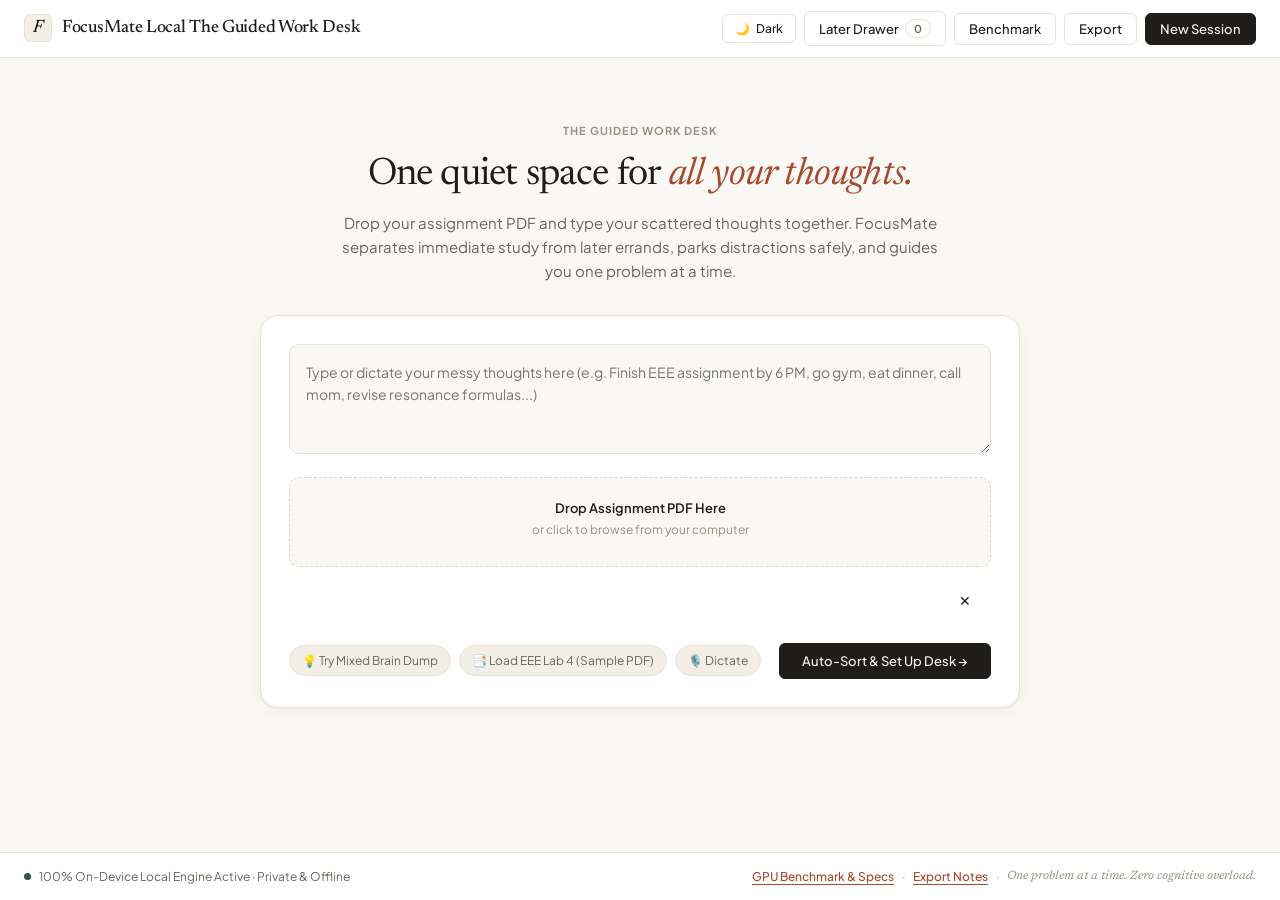
==== commit 50b6c520: "Fix dark mode persistence, remove top distraction pills, make ADHD-friendly quiet footer, and resolv" ====
--- a/app/static/index.html
+++ b/app/static/index.html
@@ -10,44 +10,31 @@
 <body>
 
   <!-- ========================================================================
-       Top Navigation & System Status
+       Top Navigation (Clean, Serene, Distraction-Free)
        ======================================================================== -->
   <header class="top-nav">
     <div class="nav-brand">
       <div class="brand-monogram">F</div>
       <div class="brand-title">
         FocusMate Local
-        <span class="brand-badge">Offline Local AI</span>
-      </div>
-    </div>
-
-    <div class="nav-center-status">
-      <div class="status-badge" id="ollama-status-badge" title="Local Inference Agent">
-        <span class="status-dot" id="ollama-dot"></span>
-        <span id="ollama-model-text">Ollama: qwen2.5:1.5b</span>
-      </div>
-      <div class="status-badge" title="Hardware Verified">
-        <span>RTX 5060 (8GB) | i7-14650HX | 24GB RAM</span>
-      </div>
-      <div class="status-badge" title="Tokens per second">
-        <span>Speed: <strong id="speed-meter-val">~80 tok/s</strong></span>
+        <span class="brand-badge">The Guided Work Desk</span>
       </div>
     </div>
 
     <div class="nav-actions">
-      <button class="theme-toggle-btn" id="theme-toggle" title="Toggle Light/Dark Theme">
-        🌓
+      <button class="theme-toggle-btn" id="theme-toggle" title="Toggle Light/Dark Theme" aria-label="Toggle Theme">
+        🌙 <span class="theme-label" id="theme-label">Dark</span>
       </button>
       <button class="btn btn-secondary" id="btn-open-later-drawer" title="Parked Reminders">
         Later Drawer <span class="card-step-badge" id="later-count-badge">0</span>
       </button>
-      <button class="btn btn-secondary" id="btn-open-benchmark" title="Run 3 Repeat Benchmark">
+      <button class="btn btn-secondary" id="btn-open-benchmark" title="Local RTX 5060 GPU Benchmark">
         Benchmark
       </button>
       <button class="btn btn-secondary" id="btn-export-session" title="Export Solution">
         Export
       </button>
-      <button class="btn btn-primary" id="btn-catchall-toggle" title="Universal Intake">
+      <button class="btn btn-primary" id="btn-catchall-toggle" title="Start a fresh session">
         New Session
       </button>
     </div>
@@ -82,6 +69,13 @@
           <div class="dropzone-desc">or click to browse from your computer</div>
           <input type="file" id="pdf-file-input" accept=".pdf" style="display:none;">
           <div id="pdf-file-name" style="font-size: 12px; color: var(--accent-terracotta); margin-top: 6px; font-weight: 600;"></div>
+          <button type="button" id="btn-clear-pdf" style="display:none; margin-top: 6px; background: none; border: none; font-size: 11px; color: var(--text-muted); cursor: pointer; text-decoration: underline;">✕ Remove PDF</button>
+        </div>
+
+        <!-- Gentle Inline Notice (Replaces jarring alert dialogs) -->
+        <div id="intake-notice" class="intake-notice hidden">
+          <span id="intake-notice-text"></span>
+          <button class="notice-close-btn" id="btn-close-intake-notice">✕</button>
         </div>
 
         <div class="catchall-footer">
@@ -90,8 +84,8 @@
             <span class="soft-pill" id="pill-sample-pdf">📑 Load EEE Lab 4 (Sample PDF)</span>
             <span class="soft-pill" id="pill-mic-dictate">🎙️ Dictate</span>
           </div>
-          <button class="btn btn-primary" id="btn-parse-and-launch" style="padding: 9px 20px;">
-            Set Up Guided Desk →
+          <button class="btn btn-primary" id="btn-parse-and-launch" style="padding: 9px 22px;">
+            Auto-Sort &amp; Set Up Desk →
           </button>
         </div>
       </div>
@@ -265,8 +259,23 @@
   </main>
 
   <!-- ========================================================================
-       MODAL 1: Later Drawer (Parked Reminders)
-       ======================================================================== -->
+       Quiet Footer (Non-Distracting Hardware & Privacy Status)
+       ======================================================================== -->
+  <footer class="desk-quiet-footer">
+    <div class="quiet-footer-content">
+      <div class="quiet-status-row">
+        <span class="status-dot-subtle" id="footer-ollama-dot"></span>
+        <span id="footer-status-text">100% On-Device Local AI Active · NVIDIA RTX 5060 GPU · Fully Private &amp; Offline</span>
+      </div>
+      <div class="quiet-links-row">
+        <button class="footer-link-btn" id="btn-footer-benchmark">GPU Benchmark &amp; Specs</button>
+        <span class="sep">·</span>
+        <button class="footer-link-btn" id="btn-footer-export">Export Notes</button>
+        <span class="sep">·</span>
+        <span class="quiet-motto">One problem at a time. Zero cognitive overload.</span>
+      </div>
+    </div>
+  </footer>
   <div class="modal-backdrop hidden" id="modal-later-drawer">
     <div class="modal-sheet">
       <div class="modal-sheet-header">
@@ -279,6 +288,11 @@
           These tasks were extracted from your intake dump and safely parked so they don't occupy your mental RAM.
         </p>
 
+        <div id="quick-add-input-row" style="display: none; margin-bottom: 14px; gap: 8px;">
+          <input type="text" id="quick-later-input" placeholder="e.g. Call mom, grab gym bag, drink water..." style="flex: 1; padding: 7px 12px; border-radius: var(--radius-sm); border: 1px solid var(--border-medium); background: var(--bg-canvas); color: var(--text-ink); font-size: 13px;">
+          <button class="btn btn-primary" id="btn-save-quick-later" style="padding: 7px 14px; font-size: 12px;">Park Note</button>
+        </div>
+
         <div id="later-drawer-items-list">
           <div style="color: var(--text-muted); font-size: 13px;">No later items parked.</div>
         </div>
@@ -298,6 +312,7 @@
     <div class="modal-sheet">
       <div class="modal-sheet-header">
         <div class="modal-sheet-title">Welcome Back: Mental Breadcrumb</div>
+        <button class="btn btn-secondary" id="btn-close-resume-modal" style="padding: 4px 10px;">✕</button>
       </div>
 
       <div class="modal-sheet-body">
--- a/app/static/style.css
+++ b/app/static/style.css
@@ -7,8 +7,9 @@
 
 @import url('https://fonts.googleapis.com/css2?family=Newsreader:ital,opsz,wght@0,6..72,400;0,6..72,500;0,6..72,600;1,6..72,400;1,6..72,500&family=Plus+Jakarta+Sans:wght@400;500;600;700&family=JetBrains+Mono:wght@400;500&display=swap');
 
-:root {
-  /* Warm Linen & Paper Palette (Light Mode - Default) */
+/* --- Light Mode (Default Warm Linen & Paper) --- */
+:root,
+[data-theme="light"] {
   --bg-canvas: #FAF8F5;
   --bg-surface: #FFFFFF;
   --bg-subtle: #F3EFE6;
@@ -49,12 +50,15 @@
   --transition-smooth: 0.25s cubic-bezier(0.16, 1, 0.3, 1);
 }
 
-/* Dark Warm Charcoal Mode */
+/* --- Dark Mode (ADHD-Friendly Warm Charcoal & Roasted Espresso) --- */
+:root[data-theme="dark"],
+html[data-theme="dark"],
+body[data-theme="dark"],
 [data-theme="dark"] {
   --bg-canvas: #161513;
-  --bg-surface: #1E1D1A;
-  --bg-subtle: #272521;
-  --bg-elevated: #33302B;
+  --bg-surface: #201E1A;
+  --bg-subtle: #292723;
+  --bg-elevated: #35322D;
 
   --border-hairline: #332F2A;
   --border-medium: #47423B;
@@ -62,7 +66,7 @@
 
   --text-ink: #F5F2EB;
   --text-secondary: #A39D93;
-  --text-muted: #6E685E;
+  --text-muted: #736C62;
   --text-on-dark: #161513;
 
   --accent-terracotta: #D97354;
@@ -85,10 +89,10 @@
   padding: 0;
 }
 
-body {
+html, body {
+  background-color: var(--bg-canvas) !important;
+  color: var(--text-ink) !important;
   font-family: var(--font-sans);
-  background-color: var(--bg-canvas);
-  color: var(--text-ink);
   min-height: 100vh;
   display: flex;
   flex-direction: column;
@@ -99,10 +103,10 @@
 }
 
 /* ==========================================================================
-   Header Bar (Quiet, Editorial & Understated)
+   Top Header (Clean, Calm, Free of Distracting Hardware Specs)
    ========================================================================== */
 .top-nav {
-  height: 60px;
+  height: 58px;
   background-color: var(--bg-surface);
   border-bottom: 1px solid var(--border-hairline);
   display: flex;
@@ -112,24 +116,24 @@
   position: sticky;
   top: 0;
   z-index: 50;
-  transition: all var(--transition-smooth);
+  transition: background-color var(--transition-smooth), border-color var(--transition-smooth);
 }
 
 .nav-brand {
   display: flex;
   align-items: center;
-  gap: 12px;
+  gap: 10px;
   text-decoration: none;
-  color: inherit;
+  color: var(--text-ink);
 }
 
 .brand-monogram {
   font-family: var(--font-serif);
-  font-size: 20px;
+  font-size: 18px;
   font-weight: 500;
   font-style: italic;
-  width: 32px;
-  height: 32px;
+  width: 28px;
+  height: 28px;
   display: flex;
   align-items: center;
   justify-content: center;
@@ -141,13 +145,13 @@
 
 .brand-title {
   font-family: var(--font-serif);
-  font-size: 19px;
+  font-size: 18px;
   font-weight: 500;
   letter-spacing: -0.3px;
   color: var(--text-ink);
 }
 
-.brand-badge {
+.brand-quiet-tag {
   font-family: var(--font-sans);
   font-size: 10px;
   font-weight: 600;
@@ -157,37 +161,7 @@
   background-color: var(--accent-sage-soft);
   color: var(--accent-sage);
   border-radius: var(--radius-full);
-  margin-left: 6px;
   border: 1px solid rgba(47, 89, 68, 0.15);
-}
-
-.nav-center-status {
-  display: flex;
-  align-items: center;
-  gap: 12px;
-}
-
-.status-badge {
-  display: flex;
-  align-items: center;
-  gap: 6px;
-  font-size: 12px;
-  color: var(--text-secondary);
-  background-color: var(--bg-subtle);
-  border: 1px solid var(--border-hairline);
-  padding: 4px 10px;
-  border-radius: var(--radius-full);
-}
-
-.status-dot {
-  width: 6px;
-  height: 6px;
-  border-radius: 50%;
-  background-color: var(--accent-sage);
-}
-
-.status-dot.standby {
-  background-color: var(--accent-ochre);
 }
 
 .nav-actions {
@@ -263,13 +237,57 @@
 }
 
 .theme-toggle-btn {
-  font-size: 15px;
-  padding: 6px 10px;
-  border-radius: var(--radius-sm);
-  border: 1px solid var(--border-hairline);
-  background: var(--bg-surface);
+  font-family: var(--font-sans);
+  font-size: 12px;
+  font-weight: 600;
+  padding: 6px 12px;
+  border-radius: var(--radius-full);
+  border: 1px solid var(--border-hairline);
+  background-color: var(--bg-subtle);
   cursor: pointer;
+  color: var(--text-ink);
+  display: inline-flex;
+  align-items: center;
+  gap: 5px;
+  transition: all var(--transition-fast);
+}
+
+.theme-toggle-btn:hover {
+  background-color: var(--bg-elevated);
+  border-color: var(--border-medium);
+}
+
+.badge-counter {
+  font-family: var(--font-mono);
+  font-size: 11px;
+  font-weight: 600;
+  background-color: var(--bg-subtle);
+  border: 1px solid var(--border-hairline);
+  padding: 1px 6px;
+  border-radius: var(--radius-full);
   color: var(--text-secondary);
+}
+
+/* ==========================================================================
+   Notice Toast / Banner (Calm, ADHD-friendly, replaces harsh alerts)
+   ========================================================================== */
+.notice-toast {
+  background-color: var(--bg-surface);
+  border: 1px solid var(--border-medium);
+  border-left: 3px solid var(--accent-terracotta);
+  border-radius: var(--radius-md);
+  padding: 12px 18px;
+  margin-bottom: 16px;
+  font-size: 13px;
+  display: flex;
+  align-items: center;
+  justify-content: space-between;
+  box-shadow: var(--shadow-subtle);
+  animation: sheet-enter 0.2s cubic-bezier(0.16, 1, 0.3, 1);
+}
+
+.notice-toast.success {
+  border-left-color: var(--accent-sage);
 }
 
 /* ==========================================================================
@@ -280,7 +298,7 @@
   display: flex;
   flex-direction: column;
   padding: 24px;
-  max-width: 1440px;
+  max-width: 1400px;
   width: 100%;
   margin: 0 auto;
 }
@@ -290,7 +308,7 @@
    ========================================================================== */
 .catchall-hero {
   max-width: 760px;
-  margin: 48px auto;
+  margin: 40px auto;
   width: 100%;
   text-align: center;
 }
@@ -428,7 +446,7 @@
   flex-direction: column;
   flex: 1;
   gap: 16px;
-  min-height: calc(100vh - 120px);
+  min-height: calc(100vh - 140px);
 }
 
 /* Breadcrumb Navigation Ribbon */
@@ -517,7 +535,7 @@
   color: var(--text-ink);
 }
 
-/* Split Desk Panels */
+/* Split Desk Grid */
 .desk-split-grid {
   display: grid;
   grid-template-columns: 1fr 1fr;
@@ -746,6 +764,41 @@
 }
 
 /* ==========================================================================
+   Discreet System Footer (Zero Top-Bar Distraction)
+   ========================================================================== */
+.quiet-footer {
+  height: 38px;
+  background-color: var(--bg-surface);
+  border-top: 1px solid var(--border-hairline);
+  padding: 0 24px;
+  display: flex;
+  align-items: center;
+  justify-content: space-between;
+  font-size: 11px;
+  color: var(--text-muted);
+}
+
+.footer-status-link {
+  color: var(--text-secondary);
+  text-decoration: none;
+  cursor: pointer;
+  display: flex;
+  align-items: center;
+  gap: 6px;
+}
+
+.footer-status-link:hover {
+  color: var(--text-ink);
+}
+
+.status-dot-small {
+  width: 6px;
+  height: 6px;
+  border-radius: 50%;
+  background-color: var(--accent-sage);
+}
+
+/* ==========================================================================
    Modals: Later Drawer, Resume Card, Benchmark
    ========================================================================== */
 .modal-backdrop {
@@ -885,13 +938,8 @@
     grid-template-columns: 1fr;
   }
 
-  /* In mobile, toggle view between reader and scratchpad based on active tab */
   .panel-hidden-mobile {
     display: none !important;
-  }
-
-  .nav-center-status {
-    display: none;
   }
 
   .top-nav {
@@ -914,3 +962,147 @@
     justify-content: center;
   }
 }
+
+/* Theme Toggle Button */
+.theme-toggle-btn {
+  font-family: var(--font-sans);
+  font-size: 12px;
+  font-weight: 500;
+  padding: 6px 12px;
+  border-radius: var(--radius-sm);
+  border: 1px solid var(--border-hairline);
+  background-color: var(--bg-surface);
+  color: var(--text-ink);
+  cursor: pointer;
+  display: inline-flex;
+  align-items: center;
+  gap: 6px;
+  transition: all var(--transition-fast);
+}
+
+.theme-toggle-btn:hover {
+  background-color: var(--bg-subtle);
+  border-color: var(--border-medium);
+}
+
+/* Disabled Button States */
+.btn:disabled,
+button:disabled {
+  opacity: 0.45 !important;
+  cursor: not-allowed !important;
+  pointer-events: none !important;
+  filter: grayscale(40%);
+}
+
+/* ==========================================================================
+   Quiet Non-Distracting Footer (ADHD-Friendly)
+   ========================================================================== */
+.desk-quiet-footer {
+  margin-top: auto;
+  border-top: 1px solid var(--border-hairline);
+  background-color: var(--bg-surface);
+  padding: 14px 24px;
+  font-size: 12px;
+  color: var(--text-muted);
+  transition: background-color var(--transition-smooth), border-color var(--transition-smooth);
+}
+
+.quiet-footer-content {
+  max-width: 1300px;
+  margin: 0 auto;
+  display: flex;
+  align-items: center;
+  justify-content: space-between;
+  flex-wrap: wrap;
+  gap: 12px;
+}
+
+.quiet-status-row {
+  display: flex;
+  align-items: center;
+  gap: 8px;
+  color: var(--text-secondary);
+}
+
+.status-dot-subtle {
+  width: 7px;
+  height: 7px;
+  border-radius: 50%;
+  background-color: var(--accent-sage);
+  display: inline-block;
+}
+
+.status-dot-subtle.standby {
+  background-color: var(--accent-ochre);
+}
+
+.quiet-links-row {
+  display: flex;
+  align-items: center;
+  gap: 8px;
+  flex-wrap: wrap;
+}
+
+.footer-link-btn {
+  background: none;
+  border: none;
+  color: var(--accent-terracotta);
+  cursor: pointer;
+  font-family: inherit;
+  font-size: 12px;
+  font-weight: 500;
+  padding: 0;
+  text-decoration: underline;
+  text-underline-offset: 3px;
+  transition: color var(--transition-fast);
+}
+
+.footer-link-btn:hover {
+  color: var(--text-ink);
+}
+
+.quiet-motto {
+  color: var(--text-muted);
+  font-style: italic;
+  font-family: var(--font-serif);
+}
+
+/* Notice Toast / Banner for Friendly Feedback */
+.intake-notice {
+  margin-top: 14px;
+  padding: 12px 16px;
+  border-radius: var(--radius-md);
+  font-size: 13px;
+  line-height: 1.5;
+  display: flex;
+  align-items: center;
+  justify-content: space-between;
+  gap: 12px;
+}
+
+.intake-notice.info {
+  background-color: var(--accent-sage-soft);
+  border: 1px solid rgba(47, 89, 68, 0.2);
+  color: var(--accent-sage);
+}
+
+.intake-notice.warning {
+  background-color: var(--accent-ochre-soft);
+  border: 1px solid rgba(138, 100, 43, 0.2);
+  color: var(--accent-ochre);
+}
+
+.intake-notice.error {
+  background-color: var(--accent-terracotta-soft);
+  border: 1px solid var(--accent-terracotta-border);
+  color: var(--accent-terracotta);
+}
+
+.notice-close-btn {
+  background: none;
+  border: none;
+  cursor: pointer;
+  font-size: 14px;
+  color: inherit;
+  padding: 0 4px;
+}
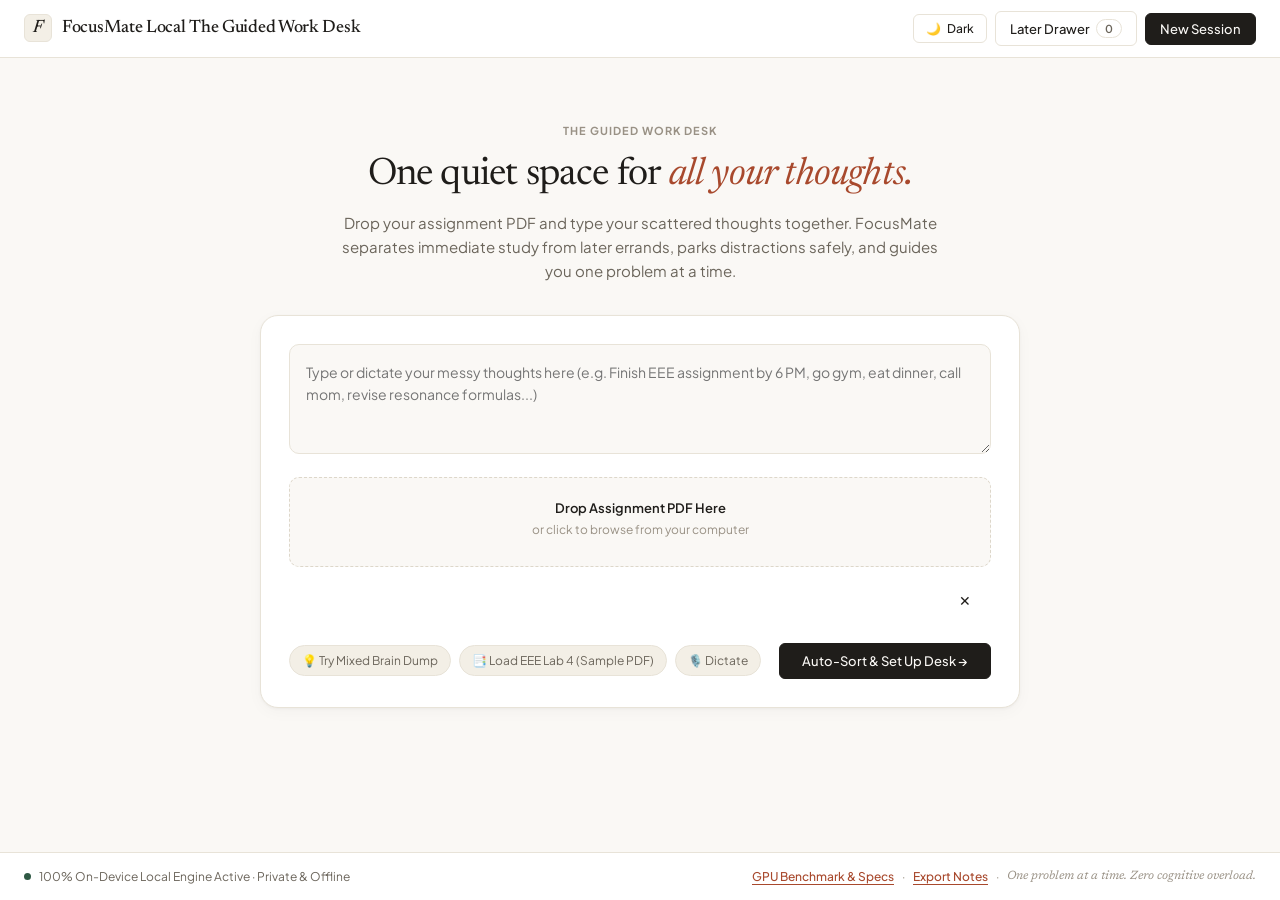
==== commit 724a1e8e: "Upgrade Later Drawer to agentic cognitive shield, remove top Benchmark/Export, add right-side formul" ====
--- a/app/static/index.html
+++ b/app/static/index.html
@@ -25,14 +25,8 @@
       <button class="theme-toggle-btn" id="theme-toggle" title="Toggle Light/Dark Theme" aria-label="Toggle Theme">
         🌙 <span class="theme-label" id="theme-label">Dark</span>
       </button>
-      <button class="btn btn-secondary" id="btn-open-later-drawer" title="Parked Reminders">
+      <button class="btn btn-secondary" id="btn-open-later-drawer" title="Parked Intrusive Thoughts">
         Later Drawer <span class="card-step-badge" id="later-count-badge">0</span>
-      </button>
-      <button class="btn btn-secondary" id="btn-open-benchmark" title="Local RTX 5060 GPU Benchmark">
-        Benchmark
-      </button>
-      <button class="btn btn-secondary" id="btn-export-session" title="Export Solution">
-        Export
       </button>
       <button class="btn btn-primary" id="btn-catchall-toggle" title="Start a fresh session">
         New Session
@@ -104,6 +98,20 @@
           <span class="ribbon-active-step" id="desk-active-step-label">Question 1 of 4</span>
         </div>
 
+        <!-- Middle: Agentic Distraction Interceptor (Protects working memory) -->
+        <div class="ribbon-center-interceptor">
+          <input 
+            type="text" 
+            id="desk-distraction-input" 
+            class="desk-distraction-input" 
+            placeholder="⚡ Intrusive thought? Type &amp; press Enter to park..."
+            title="Type any distraction here. The Local Agent parks it into Later Drawer immediately without breaking your flow."
+          >
+          <button class="btn btn-secondary" id="btn-desk-park-distraction" style="font-size: 11px; padding: 3px 8px;">
+            Park
+          </button>
+        </div>
+
         <div class="ribbon-right">
           <span style="font-size: 12px; color: var(--text-secondary);" id="desk-progress-percentage">0% Complete</span>
           <div class="progress-track">
@@ -170,7 +178,26 @@
               <span>Active Scratchpad</span>
             </div>
 
-            <div style="display: flex; gap: 6px;">
+            <div style="display: flex; gap: 8px; align-items: center;">
+              <!-- Minimalist Formula / Structure Dropdown on the Right Side -->
+              <select class="scratchpad-formula-select" id="scratchpad-formula-select" title="Quick Formula or Structure Template">
+                <option value="" disabled selected>📐 Quick Insert ▾</option>
+                <optgroup label="Structure Sections">
+                  <option value="1. Given Parameters: \n">1. Given Parameters</option>
+                  <option value="2. Governing Formula: \n">2. Governing Formula</option>
+                  <option value="3. Step-by-Step Calculation: \n">3. Step-by-Step Calculation</option>
+                  <option value="4. Final Answer = \n">4. Final Answer</option>
+                </optgroup>
+                <optgroup label="Formulas & Constants">
+                  <option value="ω = 2 * π * f\n">ω = 2πf</option>
+                  <option value="f₀ = 1 / (2 * π * √(L * C))\n">f₀ = 1/(2π√LC)</option>
+                  <option value="Z = √(R² + (X_L - X_C)²)\n">Z = √(R²+(XL-XC)²)</option>
+                  <option value="X_L = 2 * π * f * L\n">X_L = 2πfL</option>
+                  <option value="X_C = 1 / (2 * π * f * C)\n">X_C = 1/(2πfC)</option>
+                  <option value="Q = (1 / R) * √(L / C)\n">Q Factor = (1/R)√(L/C)</option>
+                </optgroup>
+              </select>
+
               <button class="btn btn-secondary" id="btn-check-thinking" style="font-size: 12px; padding: 5px 10px;" title="Check if you're on the right track">
                 💬 Am I on track?
               </button>
@@ -178,18 +205,6 @@
                 ✨ Make This Easier
               </button>
             </div>
-          </div>
-
-          <!-- Quick Math & Formula Chips -->
-          <div class="scratchpad-quick-toolbar">
-            <span style="font-size: 11px; color: var(--text-muted);">Quick Insert:</span>
-            <span class="formula-chip" data-insert="1. Given Parameters: ">Given</span>
-            <span class="formula-chip" data-insert="2. Formula: ">Formula</span>
-            <span class="formula-chip" data-insert="3. Calculation: ">Calculation</span>
-            <span class="formula-chip" data-insert="Therefore, Answer = ">Final Ans</span>
-            <span class="formula-chip" data-insert="ω = 2 * π * f">ω = 2πf</span>
-            <span class="formula-chip" data-insert="f₀ = 1 / (2 * π * √(L * C))">f₀ = 1/(2π√LC)</span>
-            <span class="formula-chip" data-insert="Z = √(R² + (X_L - X_C)²)">Z = √(R²+(XL-XC)²)</span>
           </div>
 
           <!-- Editor Area -->
@@ -277,30 +292,48 @@
     </div>
   </footer>
   <div class="modal-backdrop hidden" id="modal-later-drawer">
-    <div class="modal-sheet">
+    <div class="modal-sheet" style="max-width: 680px;">
       <div class="modal-sheet-header">
-        <div class="modal-sheet-title">Later Drawer</div>
+        <div style="display: flex; align-items: center; gap: 8px;">
+          <div class="modal-sheet-title">Later Drawer</div>
+          <span class="agent-shield-badge">🛡️ Cognitive Shield Active</span>
+        </div>
         <button class="btn btn-secondary" id="btn-close-later-modal" style="padding: 4px 10px;">✕</button>
       </div>
 
       <div class="modal-sheet-body">
-        <p style="font-size: 13px; color: var(--text-secondary); margin-bottom: 16px;">
-          These tasks were extracted from your intake dump and safely parked so they don't occupy your mental RAM.
-        </p>
+        <div class="drawer-agent-summary-bar">
+          <div>
+            <div style="font-weight: 600; font-size: 13px; color: var(--text-ink);" id="drawer-shield-heading">
+              0 Distractions Intercepted &amp; Safely Parked
+            </div>
+            <div style="font-size: 12px; color: var(--text-secondary); margin-top: 2px;">
+              Your working memory is protected. The local agent sequences these tasks by cognitive energy so you never context-switch mid-problem.
+            </div>
+          </div>
+          <button class="btn btn-accent" id="btn-agent-triage-drawer" style="font-size: 11px; padding: 5px 12px; white-space: nowrap;">
+            🤖 Agent Smart Triage
+          </button>
+        </div>
+
+        <!-- Live Agent Advice Banner -->
+        <div id="agent-triage-advice-box" class="agent-triage-advice-box hidden">
+          <span id="agent-triage-advice-text"></span>
+        </div>
 
         <div id="quick-add-input-row" style="display: none; margin-bottom: 14px; gap: 8px;">
-          <input type="text" id="quick-later-input" placeholder="e.g. Call mom, grab gym bag, drink water..." style="flex: 1; padding: 7px 12px; border-radius: var(--radius-sm); border: 1px solid var(--border-medium); background: var(--bg-canvas); color: var(--text-ink); font-size: 13px;">
-          <button class="btn btn-primary" id="btn-save-quick-later" style="padding: 7px 14px; font-size: 12px;">Park Note</button>
-        </div>
-
-        <div id="later-drawer-items-list">
-          <div style="color: var(--text-muted); font-size: 13px;">No later items parked.</div>
-        </div>
-      </div>
-
-      <div class="modal-sheet-footer">
-        <button class="btn btn-secondary" id="btn-add-quick-later">+ Add Quick Note</button>
-        <button class="btn btn-primary" id="btn-done-later-modal">Back to Desk</button>
+          <input type="text" id="quick-later-input" placeholder="e.g. Call mom, pay electricity bill, grab gym bag..." style="flex: 1; padding: 7px 12px; border-radius: var(--radius-sm); border: 1px solid var(--border-medium); background: var(--bg-canvas); color: var(--text-ink); font-size: 13px;">
+          <button class="btn btn-primary" id="btn-save-quick-later" style="padding: 7px 14px; font-size: 12px;">Park Thought</button>
+        </div>
+
+        <div id="later-drawer-items-list" class="later-drawer-items-list">
+          <div style="color: var(--text-muted); font-size: 13px; padding: 16px 0; text-align: center;">No intrusive thoughts parked. Your mind is calm!</div>
+        </div>
+      </div>
+
+      <div class="modal-sheet-footer" style="justify-content: space-between;">
+        <button class="btn btn-secondary" id="btn-add-quick-later">+ Park New Distraction</button>
+        <button class="btn btn-primary" id="btn-done-later-modal">Back to Desk →</button>
       </div>
     </div>
   </div>
--- a/app/static/style.css
+++ b/app/static/style.css
@@ -1106,3 +1106,145 @@
   color: inherit;
   padding: 0 4px;
 }
+
+/* ==========================================================================
+   Scratchpad Formula & Structure Dropdown (Right-side minimalist)
+   ========================================================================== */
+.scratchpad-formula-select {
+  font-family: var(--font-sans);
+  font-size: 11px;
+  font-weight: 500;
+  padding: 5px 10px;
+  border-radius: var(--radius-sm);
+  border: 1px solid var(--border-medium);
+  background-color: var(--bg-surface);
+  color: var(--text-ink);
+  cursor: pointer;
+  outline: none;
+  transition: all var(--transition-fast);
+  max-width: 135px;
+}
+
+.scratchpad-formula-select:hover,
+.scratchpad-formula-select:focus {
+  border-color: var(--border-focus);
+  background-color: var(--bg-subtle);
+}
+
+/* ==========================================================================
+   In-Session Distraction Interceptor (In Ribbon)
+   ========================================================================== */
+.ribbon-center-interceptor {
+  display: flex;
+  align-items: center;
+  gap: 6px;
+  background-color: var(--bg-canvas);
+  border: 1px solid var(--border-hairline);
+  padding: 3px 6px;
+  border-radius: var(--radius-sm);
+  max-width: 320px;
+  flex: 1;
+}
+
+.desk-distraction-input {
+  border: none;
+  background: transparent;
+  font-size: 11px;
+  font-family: var(--font-sans);
+  color: var(--text-ink);
+  outline: none;
+  width: 100%;
+}
+
+.desk-distraction-input::placeholder {
+  color: var(--text-muted);
+  font-size: 11px;
+}
+
+/* ==========================================================================
+   Agentic Later Drawer & Cognitive Shield Styles
+   ========================================================================== */
+.agent-shield-badge {
+  font-size: 10px;
+  font-weight: 600;
+  text-transform: uppercase;
+  letter-spacing: 0.5px;
+  padding: 2px 8px;
+  border-radius: var(--radius-full);
+  background-color: var(--accent-sage-soft);
+  color: var(--accent-sage);
+  border: 1px solid rgba(47, 89, 68, 0.2);
+}
+
+.drawer-agent-summary-bar {
+  background-color: var(--bg-subtle);
+  border: 1px solid var(--border-hairline);
+  border-radius: var(--radius-md);
+  padding: 12px 16px;
+  margin-bottom: 14px;
+  display: flex;
+  align-items: center;
+  justify-content: space-between;
+  gap: 12px;
+}
+
+.agent-triage-advice-box {
+  background-color: var(--accent-sage-soft);
+  border: 1px solid rgba(47, 89, 68, 0.25);
+  border-radius: var(--radius-md);
+  padding: 10px 14px;
+  margin-bottom: 14px;
+  font-size: 12px;
+  line-height: 1.5;
+  color: var(--accent-sage);
+  font-weight: 500;
+}
+
+.later-drawer-items-list {
+  display: flex;
+  flex-direction: column;
+  gap: 10px;
+  max-height: 380px;
+  overflow-y: auto;
+  padding-right: 4px;
+}
+
+.parked-task-card {
+  background-color: var(--bg-surface);
+  border: 1px solid var(--border-hairline);
+  border-radius: var(--radius-md);
+  padding: 12px 14px;
+  display: flex;
+  align-items: flex-start;
+  justify-content: space-between;
+  gap: 12px;
+  transition: all var(--transition-fast);
+}
+
+.parked-task-card:hover {
+  border-color: var(--border-medium);
+  box-shadow: var(--shadow-subtle);
+}
+
+.parked-task-card.completed {
+  opacity: 0.55;
+  text-decoration: line-through;
+}
+
+.parked-task-reasoning {
+  font-size: 11px;
+  color: var(--text-secondary);
+  margin-top: 4px;
+  line-height: 1.4;
+  font-style: italic;
+}
+
+.parked-task-starter {
+  font-size: 11px;
+  background-color: var(--bg-subtle);
+  padding: 4px 8px;
+  border-radius: var(--radius-sm);
+  margin-top: 6px;
+  color: var(--text-ink);
+  font-family: var(--font-mono);
+}
